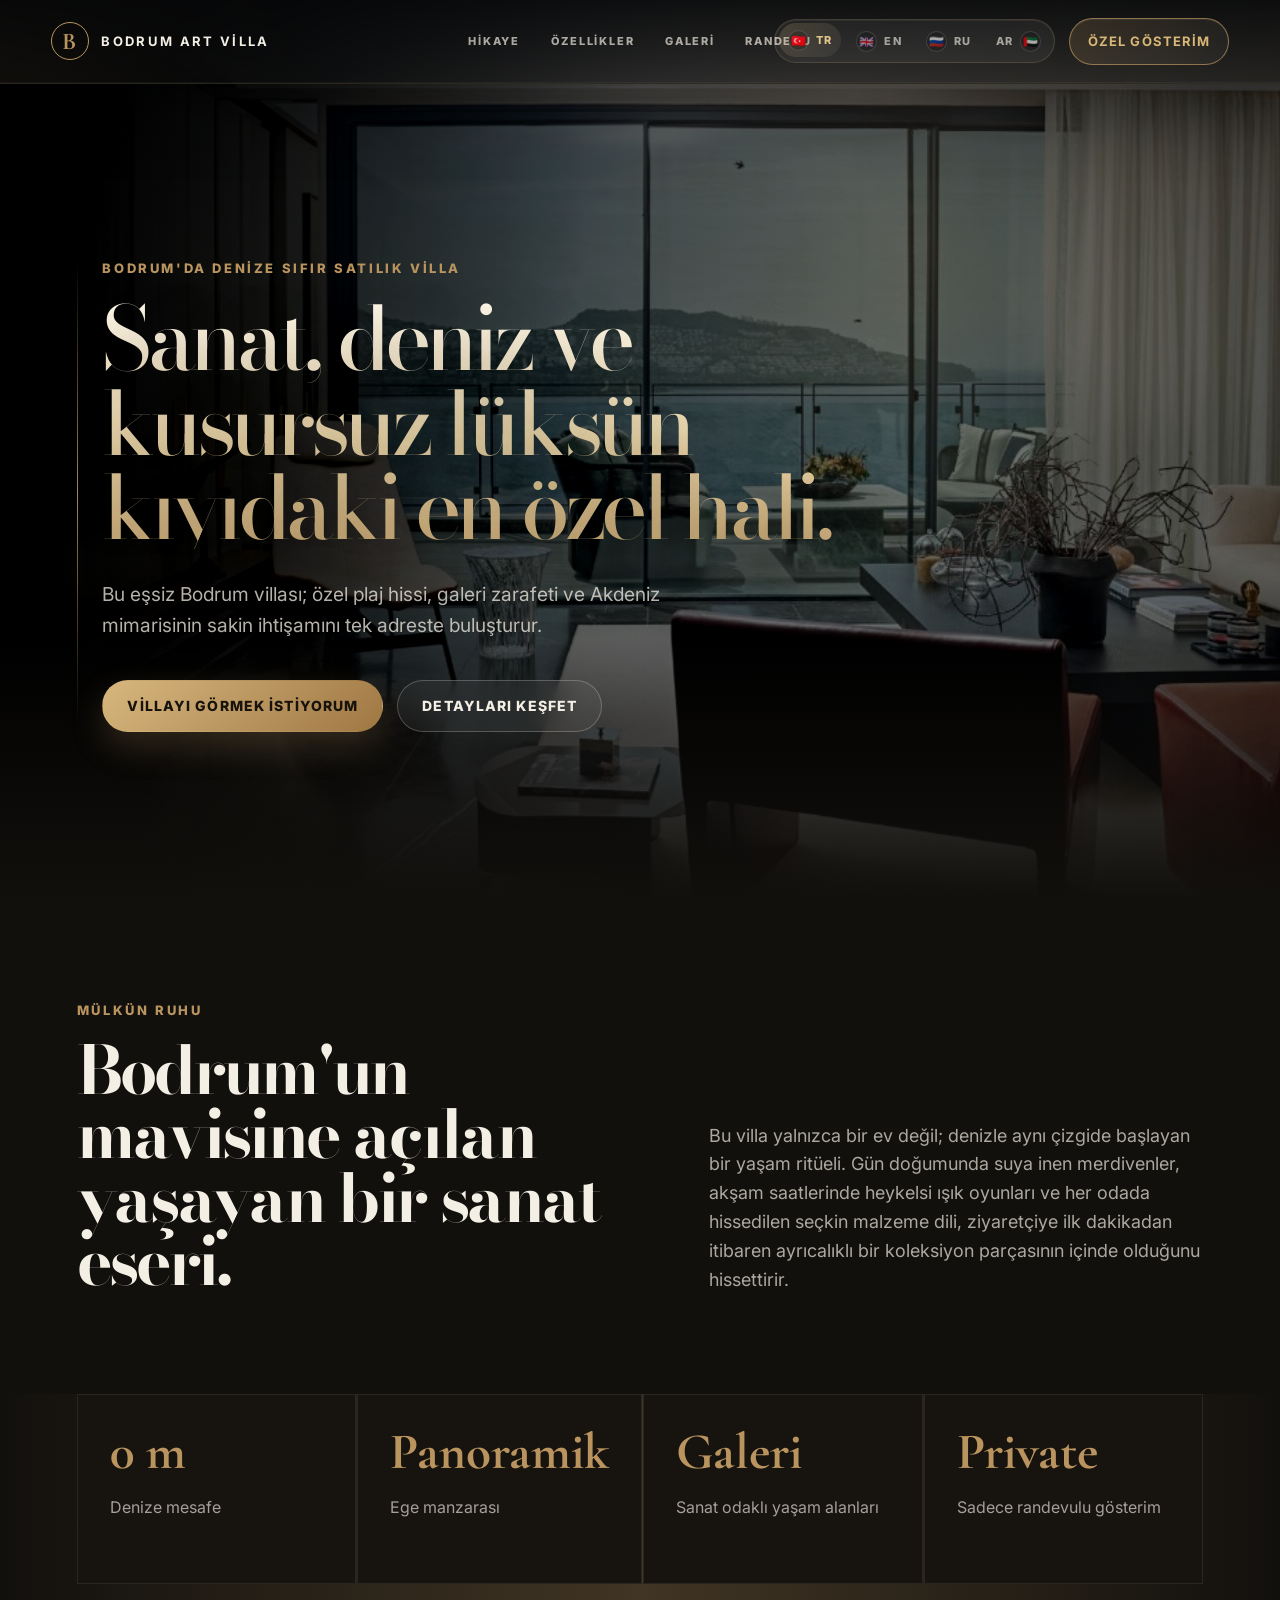
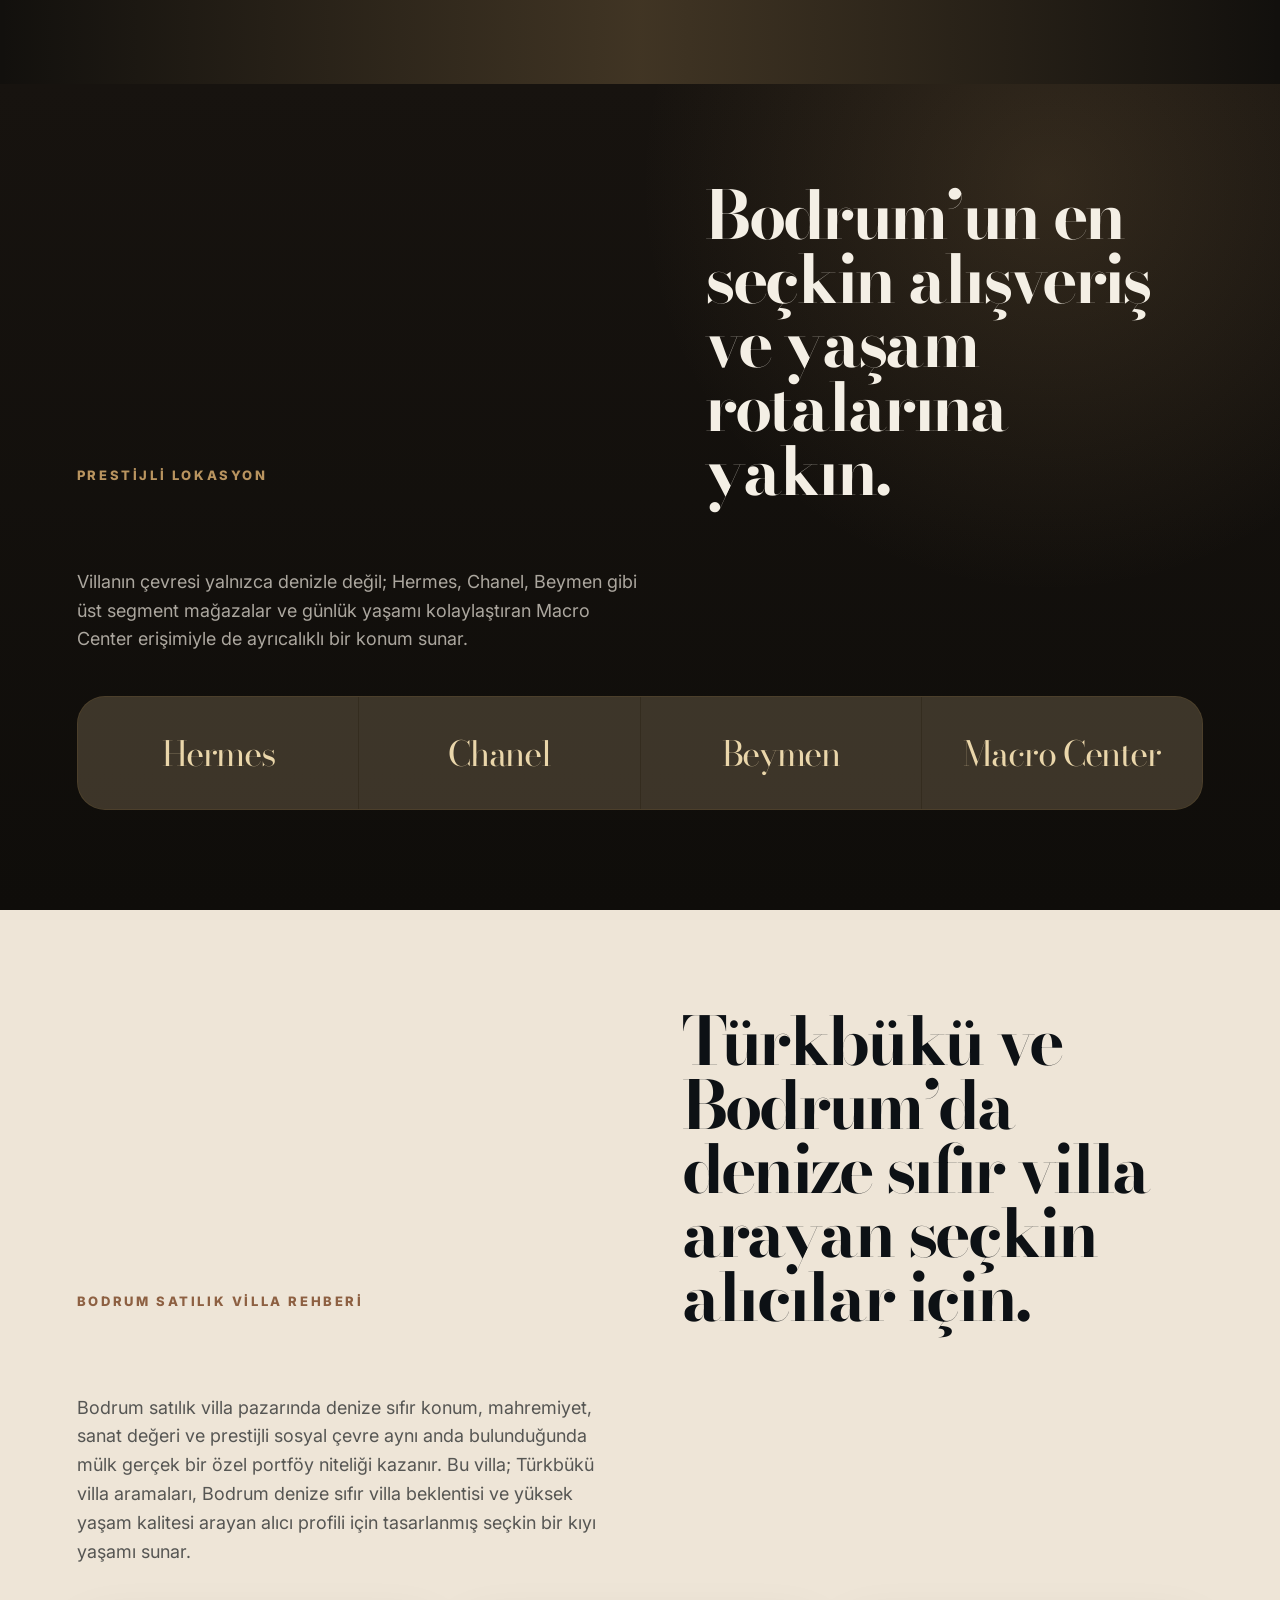
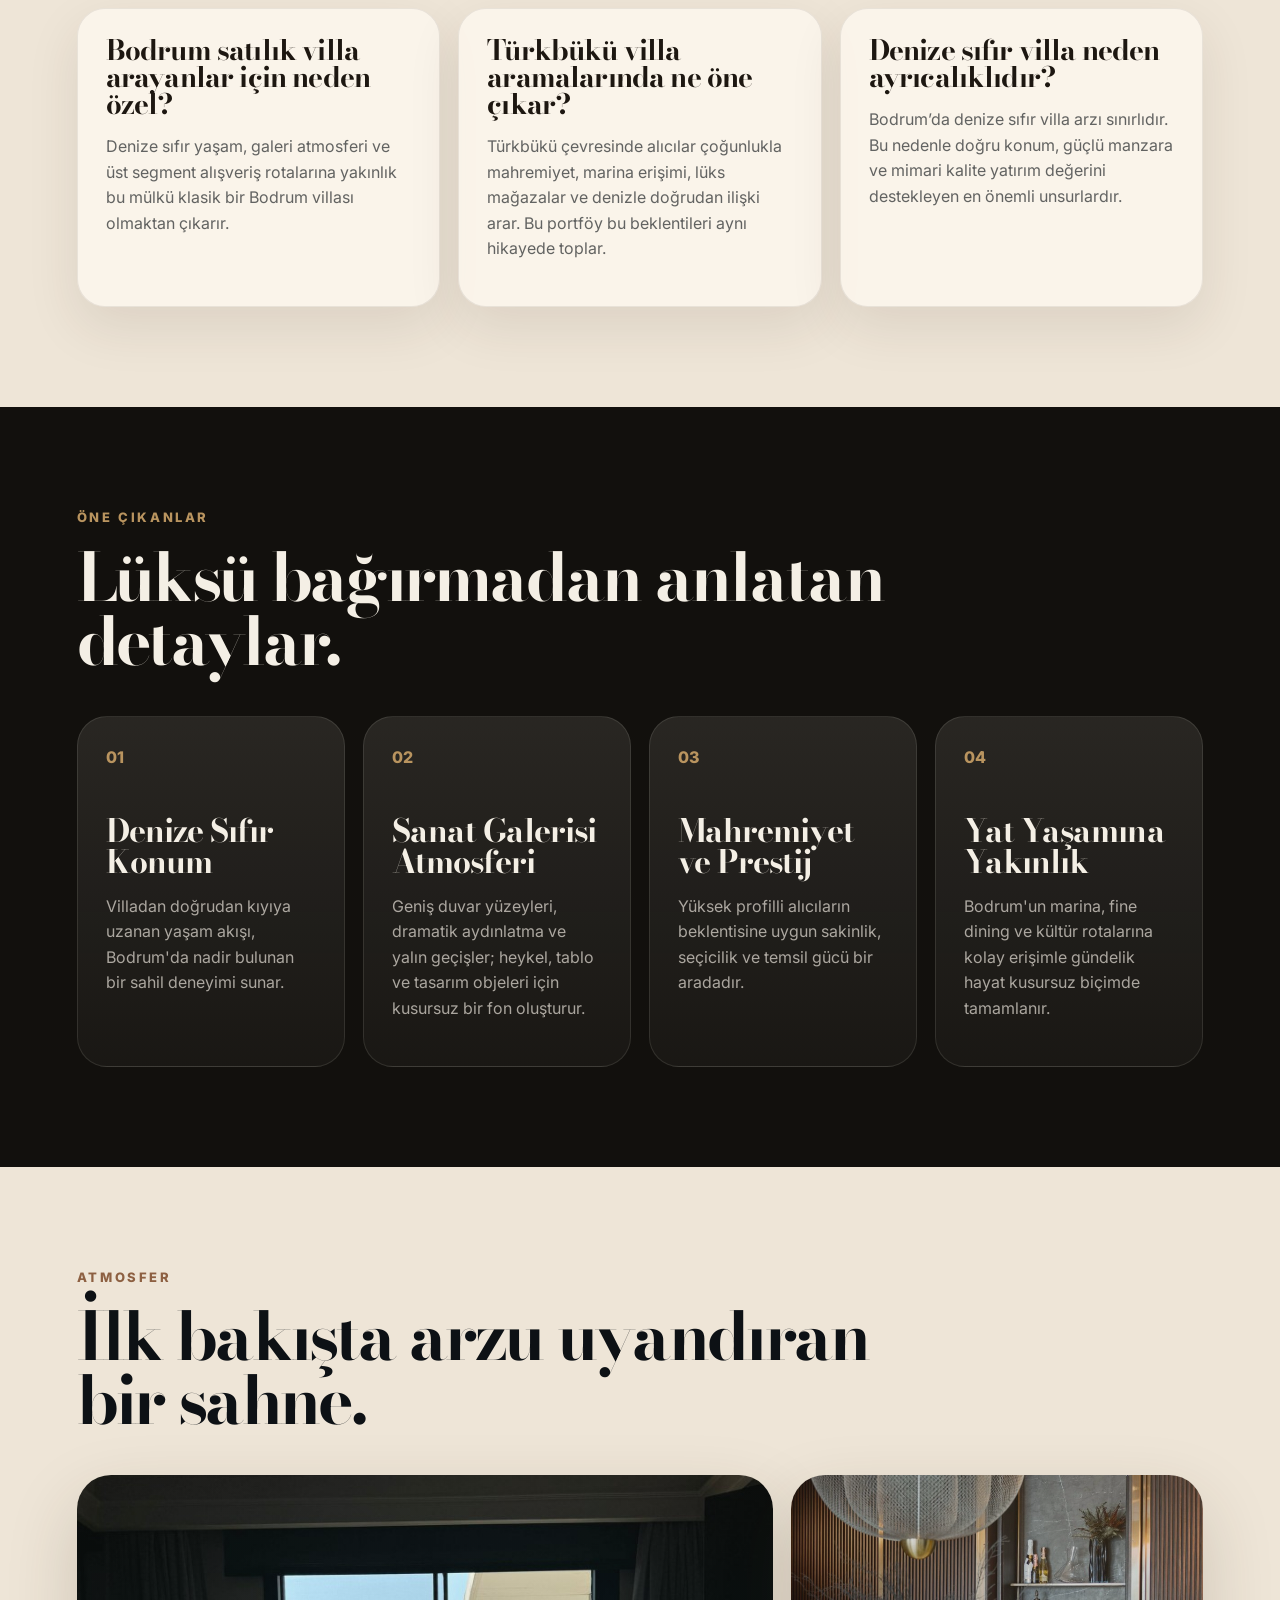
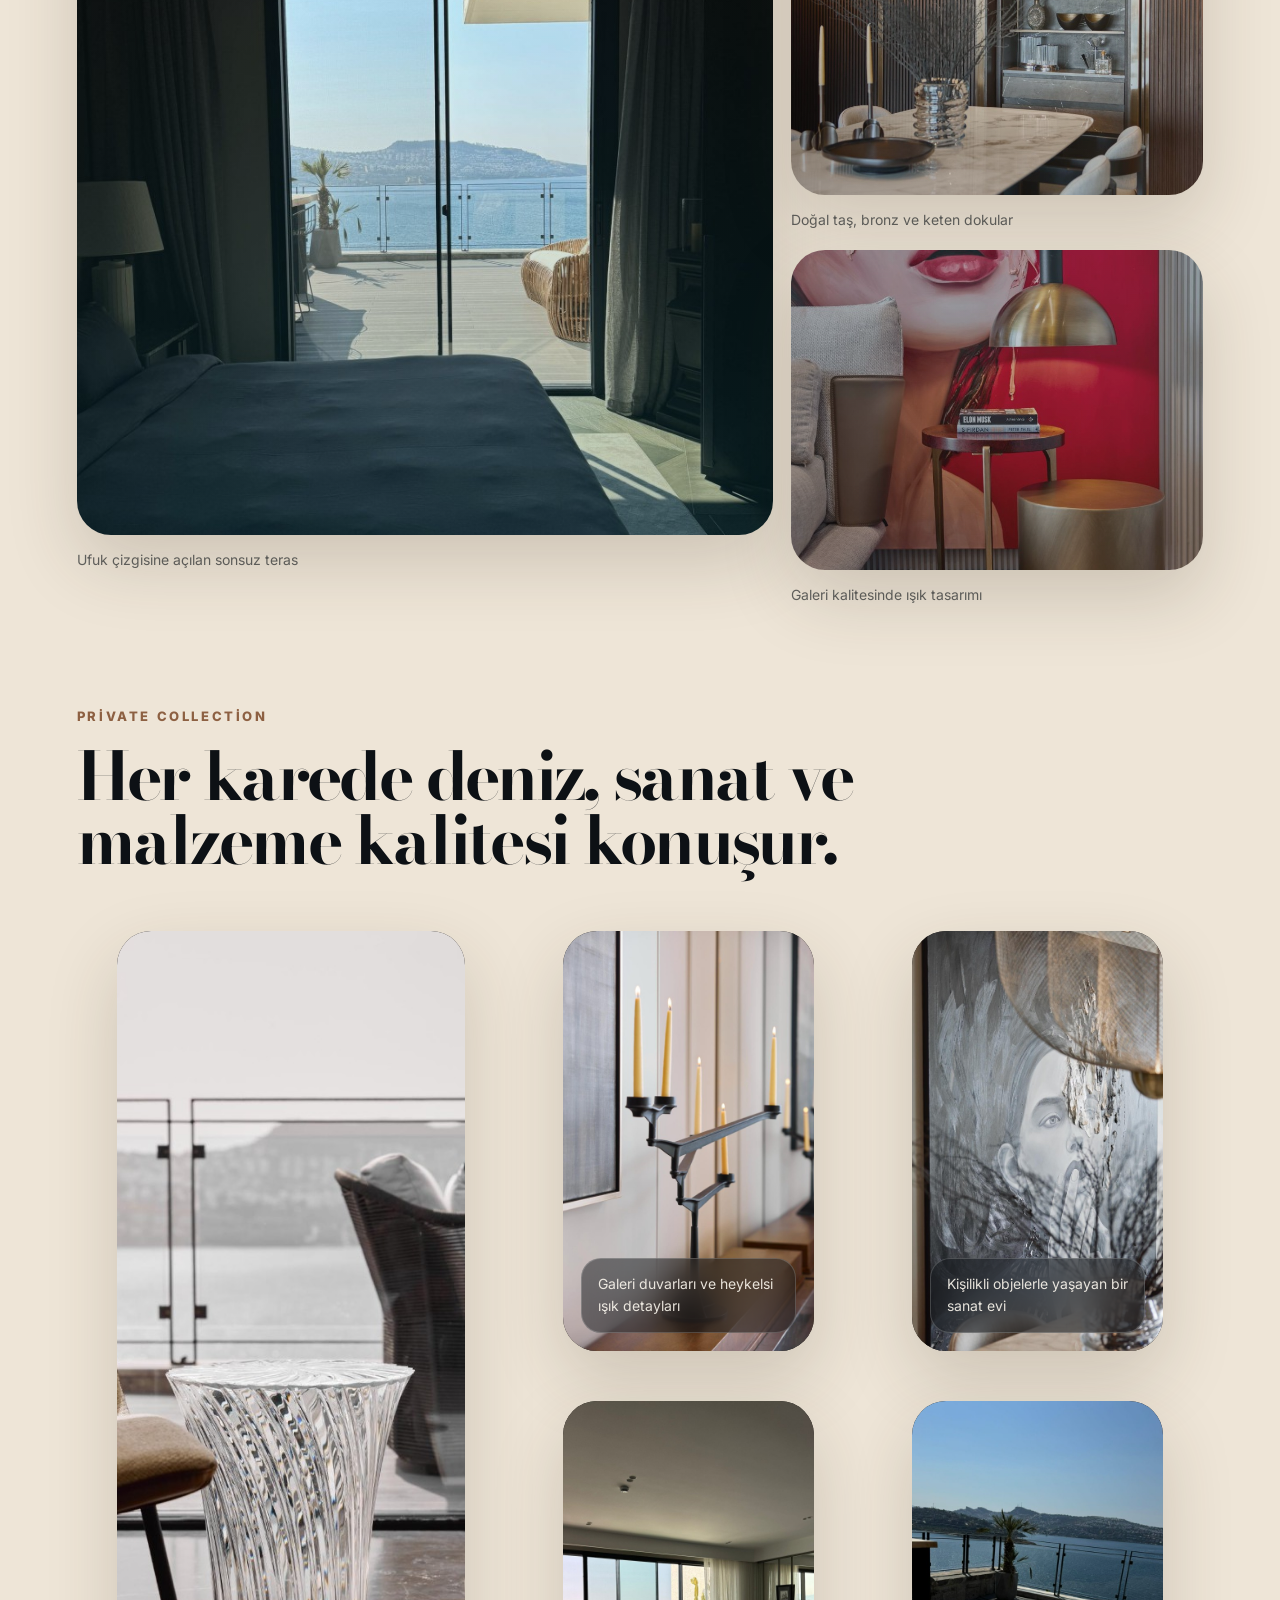
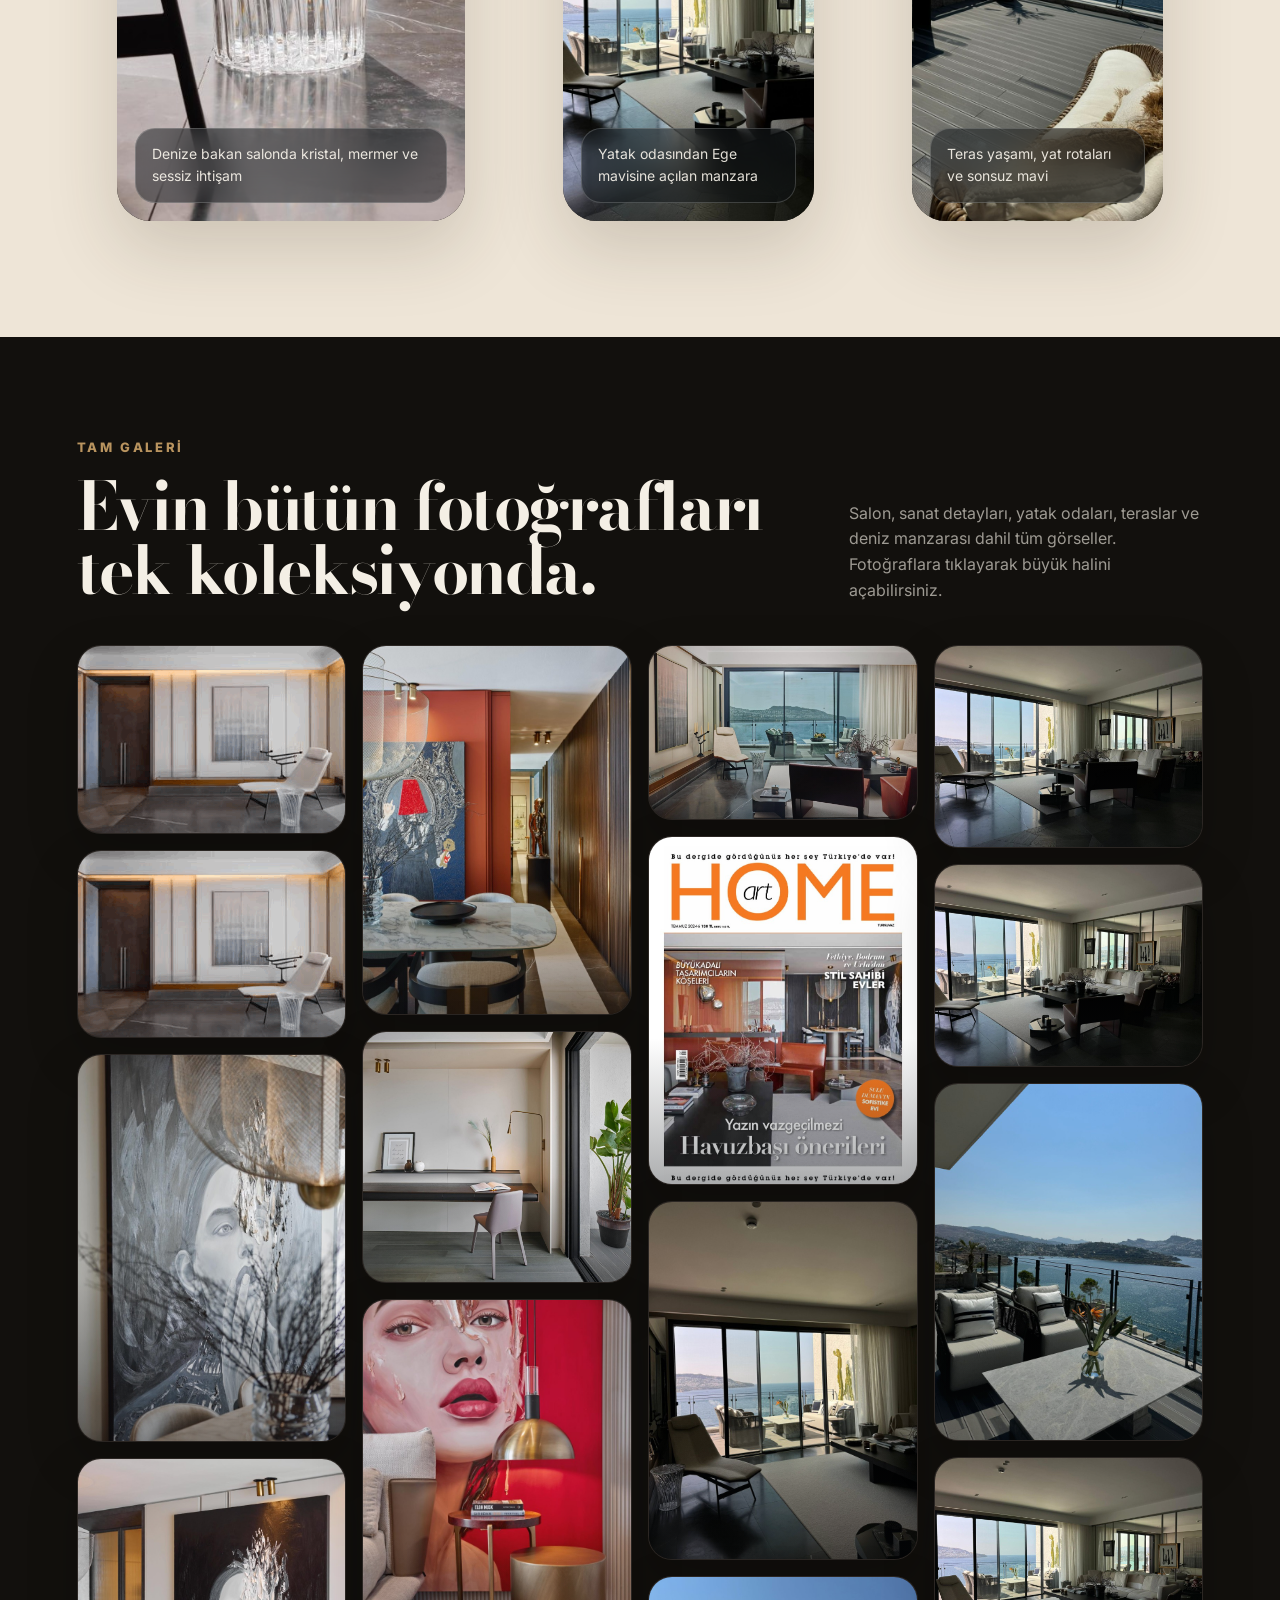
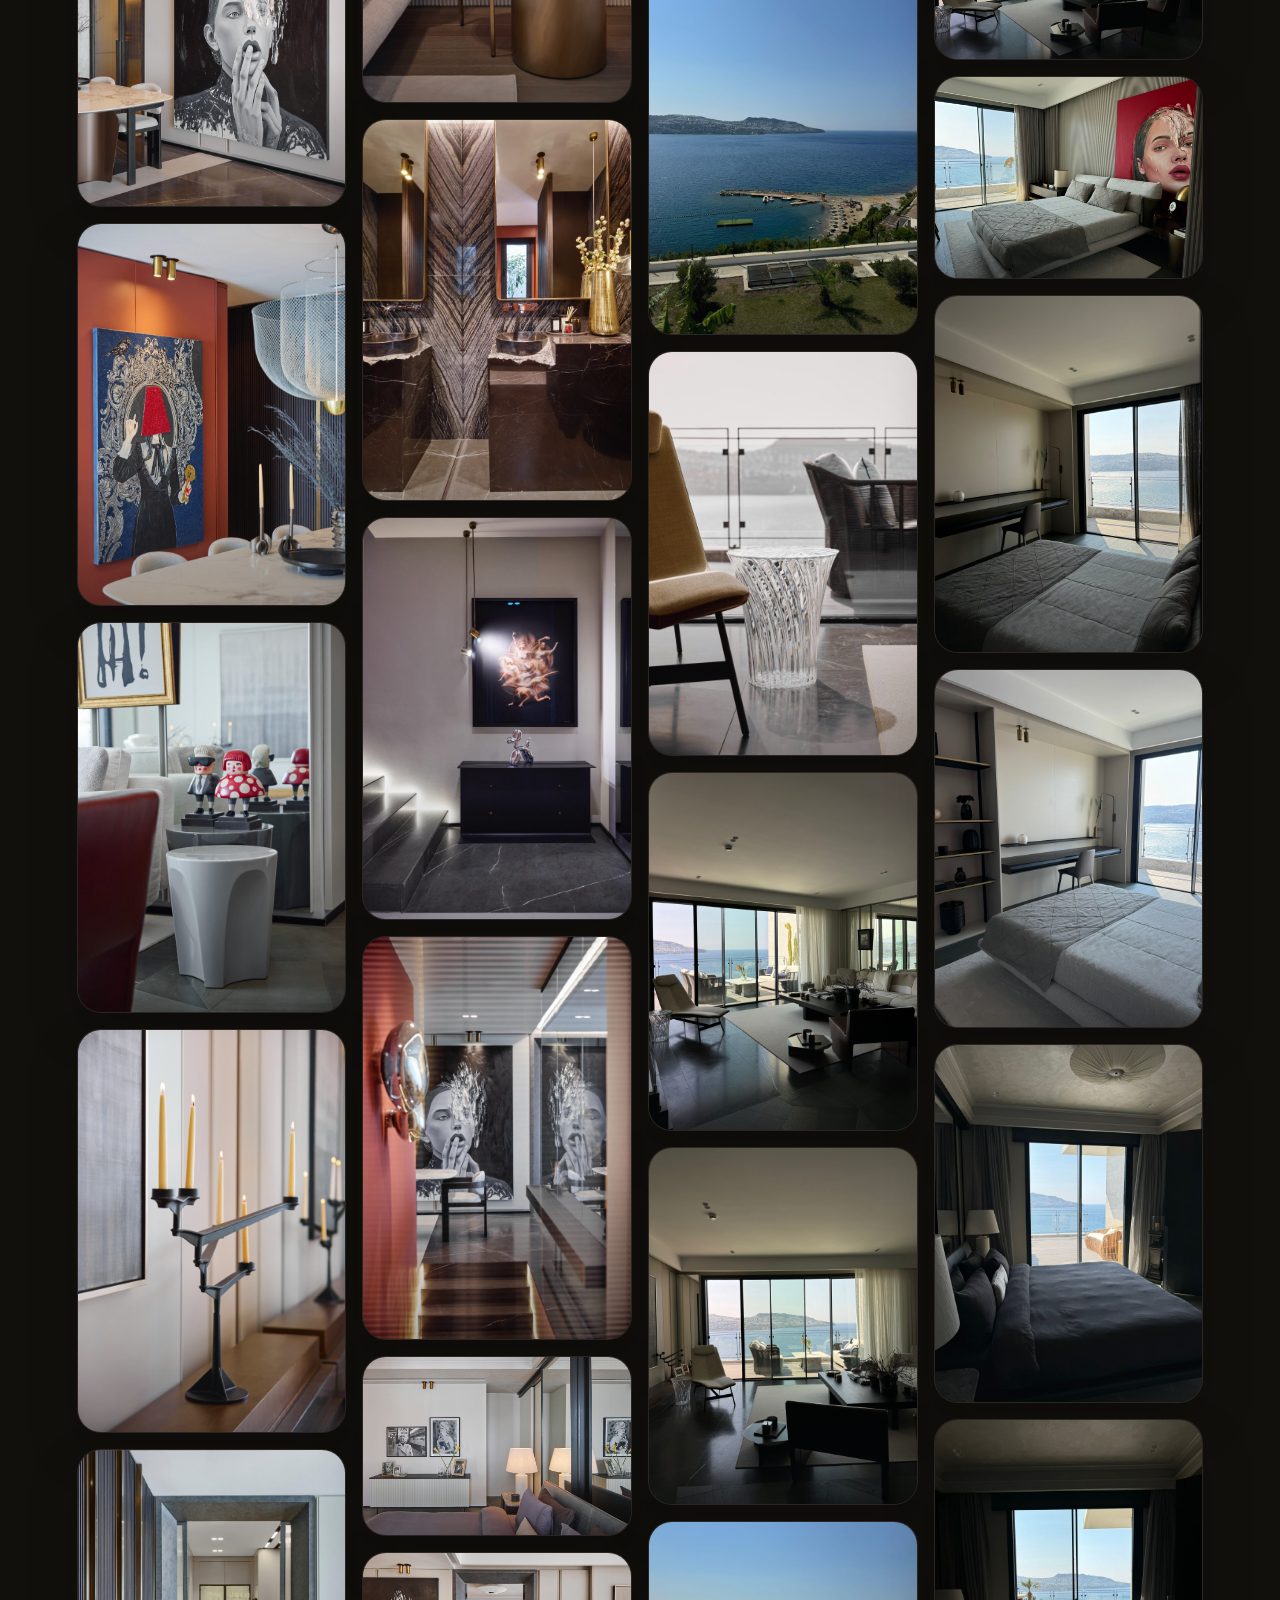
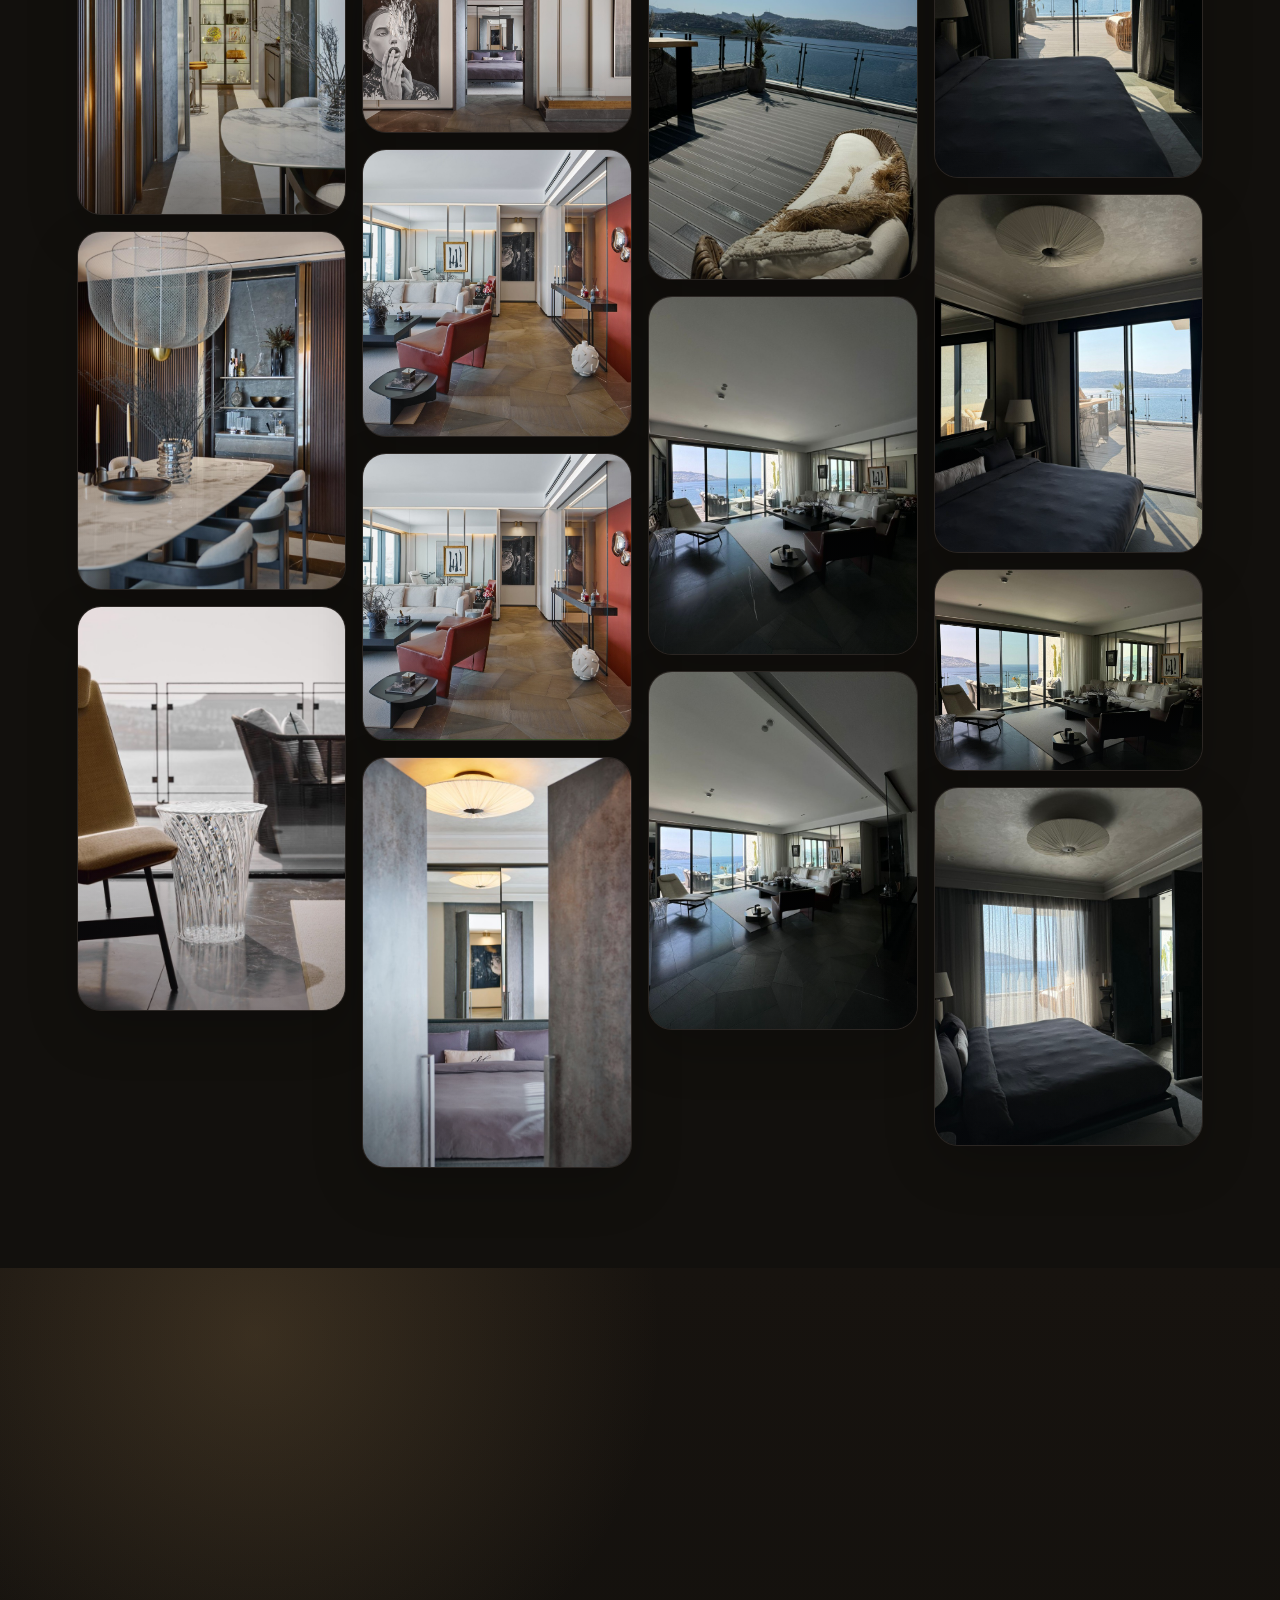
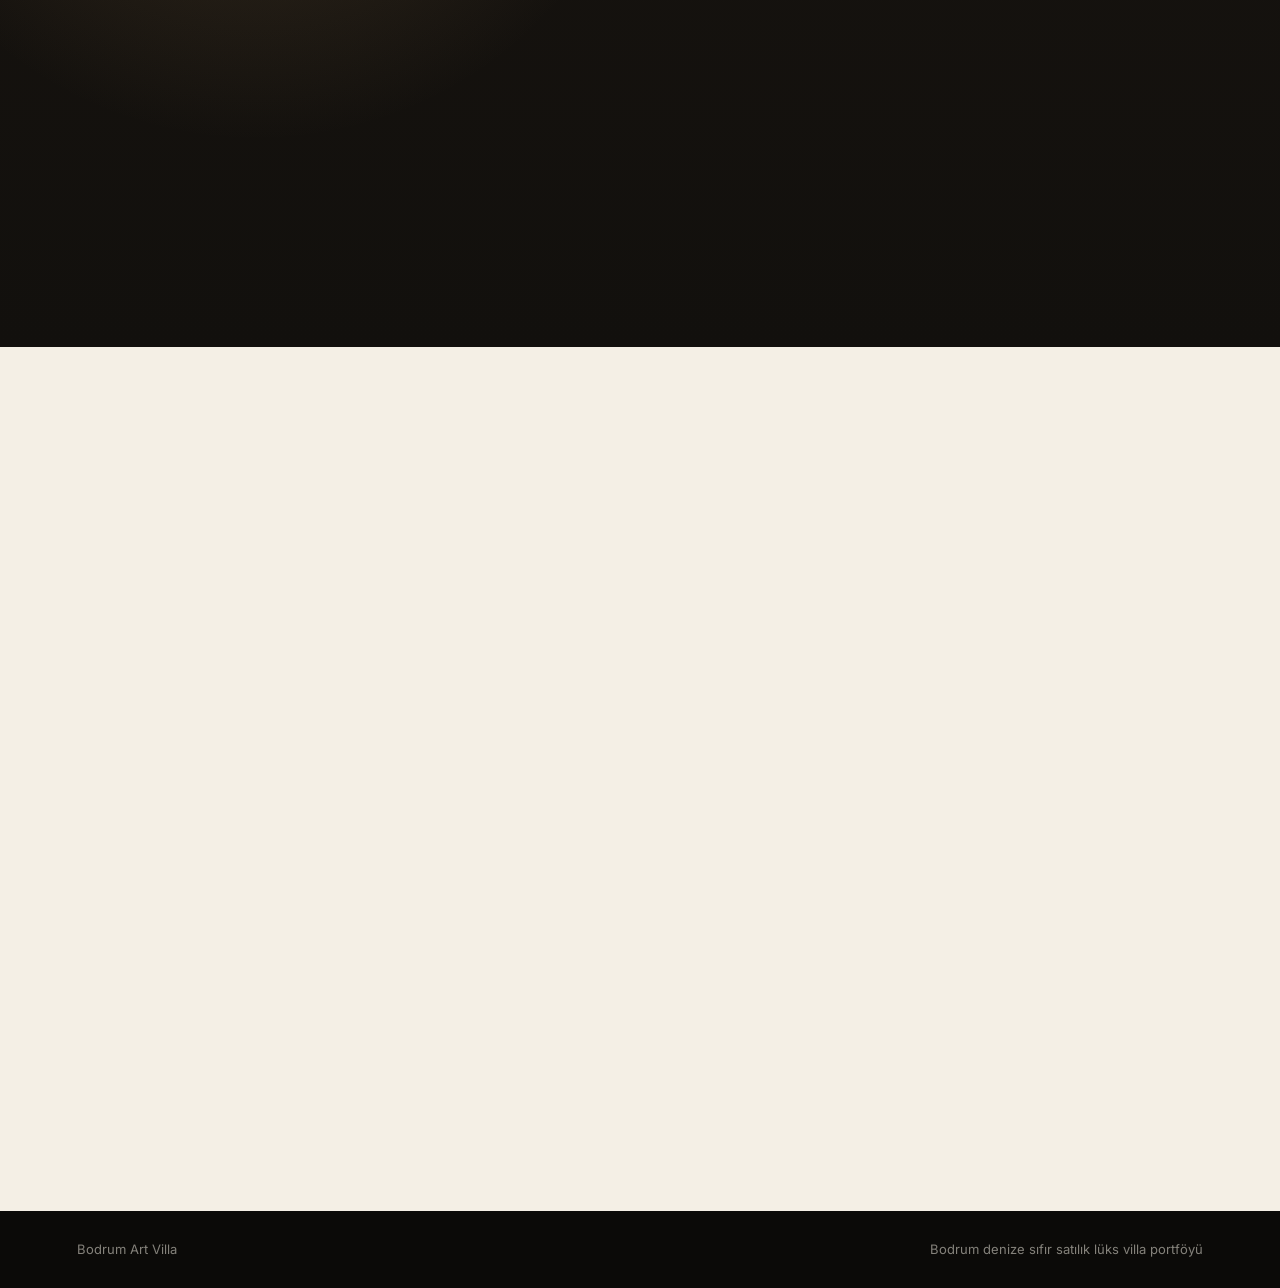
==== index.html @ e7fa12a2 "Initial luxury villa website Co-authored-by: Cursor <cursoragent@cursor.com>" ====
<!doctype html>
<html lang="tr">
  <head>
    <meta charset="UTF-8" />
    <meta name="viewport" content="width=device-width, initial-scale=1.0" />
    <title>Bodrum Satılık Denize Sıfır Villa | Türkbükü Özel Sanat Villası</title>
    <meta
      name="description"
      content="Bodrum ve Türkbükü bölgesinde denize sıfır satılık villa arayanlar için sanat, mahremiyet ve lüks yaşamı birleştiren özel portföy villa. Gizli gösterim için randevu alın."
    />
    <meta
      name="keywords"
      content="Bodrum satılık villa, Türkbükü satılık villa, Bodrum denize sıfır villa, Türkbükü villa, Bodrum lüks villa, satılık yalı, Bodrum özel portföy"
    />
    <meta name="robots" content="index, follow" />
    <meta name="author" content="Bodrum Art Villa" />
    <link rel="canonical" href="https://bodrumartvilla.com/" />
    <link rel="alternate" hreflang="tr" href="https://bodrumartvilla.com/" />
    <link rel="alternate" hreflang="en" href="https://bodrumartvilla.com/en/" />
    <link rel="alternate" hreflang="ru" href="https://bodrumartvilla.com/ru/" />
    <link rel="alternate" hreflang="ar" href="https://bodrumartvilla.com/ar/" />
    <link rel="alternate" hreflang="x-default" href="https://bodrumartvilla.com/" />
    <link rel="preconnect" href="https://fonts.googleapis.com" />
    <link rel="preconnect" href="https://fonts.gstatic.com" crossorigin />
    <link
      href="https://fonts.googleapis.com/css2?family=Bodoni+Moda:opsz,wght@6..96,500;6..96,600;6..96,700&family=Cormorant+Garamond:wght@500;600;700&family=Inter:wght@400;500;600;700&display=swap"
      rel="stylesheet"
    />
    <link rel="stylesheet" href="styles.css?v=20260912-menu-clean" />
    <meta property="og:type" content="website" />
    <meta property="og:title" content="Bodrum Satılık Denize Sıfır Villa | Türkbükü Özel Portföy" />
    <meta
      property="og:description"
      content="Bodrum ve Türkbükü çevresinde denize sıfır villa arayan seçkin alıcılar için sanat galerisi zarafetinde özel portföy."
    />
    <meta property="og:image" content="https://bodrumartvilla.com/assets/gallery-full-22.png" />
    <meta property="og:url" content="https://bodrumartvilla.com/" />
    <meta property="og:locale" content="tr_TR" />
    <meta name="twitter:card" content="summary_large_image" />
    <script type="application/ld+json">
      {
        "@context": "https://schema.org",
        "@type": "SingleFamilyResidence",
        "name": "Bodrum Satılık Denize Sıfır Sanat Villası",
        "description": "Bodrum ve Türkbükü çevresinde denize sıfır, sanat ve lüks yaşamı bir araya getiren prestijli satılık villa.",
        "address": {
          "@type": "PostalAddress",
          "addressLocality": "Bodrum",
          "addressRegion": "Muğla",
          "addressCountry": "TR"
        }
      }
    </script>
    <script type="application/ld+json">
      {
        "@context": "https://schema.org",
        "@type": "FAQPage",
        "mainEntity": [
          {
            "@type": "Question",
            "name": "Bodrum satılık villa arayanlar için bu portföy neden öne çıkar?",
            "acceptedAnswer": {
              "@type": "Answer",
              "text": "Denize sıfır konum, sanat odaklı iç mimari, mahremiyet ve prestijli alışveriş rotalarına yakınlık bu villayı Bodrum satılık villa aramalarında özel bir portföy haline getirir."
            }
          },
          {
            "@type": "Question",
            "name": "Türkbükü villa aramalarında hangi özellikler önemlidir?",
            "acceptedAnswer": {
              "@type": "Answer",
              "text": "Türkbükü çevresinde villa arayan alıcılar genellikle denizle yakın ilişki, yüksek mahremiyet, marina ve lüks yaşam rotalarına erişim arar."
            }
          },
          {
            "@type": "Question",
            "name": "Bodrum denize sıfır villa neden daha değerlidir?",
            "acceptedAnswer": {
              "@type": "Answer",
              "text": "Bodrum'da denize sıfır villa arzı sınırlıdır. Doğru konum, güçlü manzara ve kaliteli mimari bir araya geldiğinde mülkün prestij ve yatırım değeri artar."
            }
          }
        ]
      }
    </script>
  </head>
  <body>
    <header class="site-header" data-reveal>
      <a class="brand" href="#top" aria-label="Suleev ana sayfa">
        <span class="brand-mark">B</span>
        <span>Bodrum Art Villa</span>
      </a>
      <button class="mobile-menu-toggle" type="button" aria-expanded="false" aria-controls="site-menu">Menü</button>
      <nav class="site-nav" id="site-menu" aria-label="Ana menü">
        <a href="#hikaye">Hikaye</a>
        <a href="#ozellikler">Özellikler</a>
        <a href="#tam-galeri">Galeri</a>
        <a href="#randevu">Randevu</a>
      </nav>
      <div class="header-actions">
        <div class="language-switcher" aria-label="Dil seçimi">
          <a class="active" href="/" lang="tr"><span>🇹🇷</span> TR</a>
          <a href="/en/" lang="en"><span>🇬🇧</span> EN</a>
          <a href="/ru/" lang="ru"><span>🇷🇺</span> RU</a>
          <a href="/ar/" lang="ar" dir="rtl"><span>🇦🇪</span> AR</a>
        </div>
        <select class="language-select" aria-label="Dil seçimi">
          <option value="/" selected>TR</option>
          <option value="/en/">EN</option>
          <option value="/ru/">RU</option>
          <option value="/ar/">AR</option>
        </select>
        <a class="header-cta" href="#randevu">Özel Gösterim</a>
      </div>
    </header>

    <main id="top">
      <section class="hero">
        <div class="hero-bg" aria-hidden="true"></div>
        <div class="hero-content" data-reveal>
          <p class="eyebrow">Bodrum'da denize sıfır satılık villa</p>
          <h1>Sanat, deniz ve kusursuz lüksün kıyıdaki en özel hali.</h1>
          <p class="hero-lead">
            Bu eşsiz Bodrum villası; özel plaj hissi, galeri zarafeti ve Akdeniz
            mimarisinin sakin ihtişamını tek adreste buluşturur.
          </p>
          <div class="hero-actions">
            <a class="button primary" href="#randevu">Villayı Görmek İstiyorum</a>
            <a class="button secondary" href="#ozellikler">Detayları Keşfet</a>
          </div>
        </div>
      </section>

      <section class="intro section" id="hikaye">
        <div class="section-kicker">Mülkün Ruhu</div>
        <div class="intro-grid">
          <h2 data-reveal>Bodrum'un mavisine açılan yaşayan bir sanat eseri.</h2>
          <p data-reveal>
            Bu villa yalnızca bir ev değil; denizle aynı çizgide başlayan bir yaşam ritüeli.
            Gün doğumunda suya inen merdivenler, akşam saatlerinde heykelsi ışık oyunları ve
            her odada hissedilen seçkin malzeme dili, ziyaretçiye ilk dakikadan itibaren
            ayrıcalıklı bir koleksiyon parçasının içinde olduğunu hissettirir.
          </p>
        </div>
      </section>

      <section class="stats section" aria-label="Villa öne çıkan değerler">
        <article data-reveal>
          <strong>0 m</strong>
          <span>Denize mesafe</span>
        </article>
        <article data-reveal>
          <strong>Panoramik</strong>
          <span>Ege manzarası</span>
        </article>
        <article data-reveal>
          <strong>Galeri</strong>
          <span>Sanat odaklı yaşam alanları</span>
        </article>
        <article data-reveal>
          <strong>Private</strong>
          <span>Sadece randevulu gösterim</span>
        </article>
      </section>

      <section class="prestige-location section">
        <div class="section-heading" data-reveal>
          <p class="section-kicker">Prestijli Lokasyon</p>
          <h2>Bodrum’un en seçkin alışveriş ve yaşam rotalarına yakın.</h2>
          <p>
            Villanın çevresi yalnızca denizle değil; Hermes, Chanel, Beymen gibi üst segment
            mağazalar ve günlük yaşamı kolaylaştıran Macro Center erişimiyle de ayrıcalıklı bir
            konum sunar.
          </p>
        </div>
        <div class="brand-row" aria-label="Yakındaki prestijli markalar">
          <span data-reveal>Hermes</span>
          <span data-reveal>Chanel</span>
          <span data-reveal>Beymen</span>
          <span data-reveal>Macro Center</span>
        </div>
      </section>

      <section class="seo-focus section">
        <div class="section-heading" data-reveal>
          <p class="section-kicker">Bodrum Satılık Villa Rehberi</p>
          <h2>Türkbükü ve Bodrum’da denize sıfır villa arayan seçkin alıcılar için.</h2>
          <p>
            Bodrum satılık villa pazarında denize sıfır konum, mahremiyet, sanat değeri ve
            prestijli sosyal çevre aynı anda bulunduğunda mülk gerçek bir özel portföy niteliği
            kazanır. Bu villa; Türkbükü villa aramaları, Bodrum denize sıfır villa beklentisi ve
            yüksek yaşam kalitesi arayan alıcı profili için tasarlanmış seçkin bir kıyı yaşamı
            sunar.
          </p>
        </div>
        <div class="seo-card-grid">
          <article data-reveal>
            <h3>Bodrum satılık villa arayanlar için neden özel?</h3>
            <p>
              Denize sıfır yaşam, galeri atmosferi ve üst segment alışveriş rotalarına yakınlık
              bu mülkü klasik bir Bodrum villası olmaktan çıkarır.
            </p>
          </article>
          <article data-reveal>
            <h3>Türkbükü villa aramalarında ne öne çıkar?</h3>
            <p>
              Türkbükü çevresinde alıcılar çoğunlukla mahremiyet, marina erişimi, lüks mağazalar
              ve denizle doğrudan ilişki arar. Bu portföy bu beklentileri aynı hikayede toplar.
            </p>
          </article>
          <article data-reveal>
            <h3>Denize sıfır villa neden ayrıcalıklıdır?</h3>
            <p>
              Bodrum’da denize sıfır villa arzı sınırlıdır. Bu nedenle doğru konum, güçlü manzara
              ve mimari kalite yatırım değerini destekleyen en önemli unsurlardır.
            </p>
          </article>
        </div>
      </section>

      <section class="features section" id="ozellikler">
        <div class="section-heading" data-reveal>
          <p class="section-kicker">Öne Çıkanlar</p>
          <h2>Lüksü bağırmadan anlatan detaylar.</h2>
        </div>
        <div class="feature-grid">
          <article data-reveal>
            <span>01</span>
            <h3>Denize Sıfır Konum</h3>
            <p>
              Villadan doğrudan kıyıya uzanan yaşam akışı, Bodrum'da nadir bulunan bir
              sahil deneyimi sunar.
            </p>
          </article>
          <article data-reveal>
            <span>02</span>
            <h3>Sanat Galerisi Atmosferi</h3>
            <p>
              Geniş duvar yüzeyleri, dramatik aydınlatma ve yalın geçişler; heykel, tablo ve
              tasarım objeleri için kusursuz bir fon oluşturur.
            </p>
          </article>
          <article data-reveal>
            <span>03</span>
            <h3>Mahremiyet ve Prestij</h3>
            <p>
              Yüksek profilli alıcıların beklentisine uygun sakinlik, seçicilik ve temsil gücü
              bir aradadır.
            </p>
          </article>
          <article data-reveal>
            <span>04</span>
            <h3>Yat Yaşamına Yakınlık</h3>
            <p>
              Bodrum'un marina, fine dining ve kültür rotalarına kolay erişimle gündelik hayat
              kusursuz biçimde tamamlanır.
            </p>
          </article>
        </div>
      </section>

      <section class="gallery section" id="galeri">
        <div class="section-heading" data-reveal>
          <p class="section-kicker">Atmosfer</p>
          <h2>İlk bakışta arzu uyandıran bir sahne.</h2>
        </div>
        <div class="gallery-grid">
          <figure class="gallery-item large" data-reveal>
            <div class="art sea"></div>
            <figcaption>Ufuk çizgisine açılan sonsuz teras</figcaption>
          </figure>
          <figure class="gallery-item" data-reveal>
            <div class="art stone"></div>
            <figcaption>Doğal taş, bronz ve keten dokular</figcaption>
          </figure>
          <figure class="gallery-item" data-reveal>
            <div class="art light"></div>
            <figcaption>Galeri kalitesinde ışık tasarımı</figcaption>
          </figure>
        </div>
      </section>

      <section class="private-collection section">
        <div class="section-heading" data-reveal>
          <p class="section-kicker">Private Collection</p>
          <h2>Her karede deniz, sanat ve malzeme kalitesi konuşur.</h2>
        </div>
        <div class="collection-grid">
          <figure class="collection-card tall" data-reveal>
            <img src="assets/crystal-sea-detail.png" alt="Deniz manzaralı salonda kristal tasarım obje" />
            <figcaption>Denize bakan salonda kristal, mermer ve sessiz ihtişam</figcaption>
          </figure>
          <figure class="collection-card" data-reveal>
            <img src="assets/candle-art-detail.png" alt="Sanat eseri yanında özel tasarım mumluklar" />
            <figcaption>Galeri duvarları ve heykelsi ışık detayları</figcaption>
          </figure>
          <figure class="collection-card" data-reveal>
            <img src="assets/gallery-figures.png" alt="Sanatsal objeler ve aynalı yaşam alanı" />
            <figcaption>Kişilikli objelerle yaşayan bir sanat evi</figcaption>
          </figure>
          <figure class="collection-card" data-reveal>
            <img src="assets/bedroom-sea-view.png" alt="Deniz manzaralı yatak odası" />
            <figcaption>Yatak odasından Ege mavisine açılan manzara</figcaption>
          </figure>
          <figure class="collection-card" data-reveal>
            <img src="assets/balcony-blue-view.png" alt="Bodrum deniz manzaralı teras" />
            <figcaption>Teras yaşamı, yat rotaları ve sonsuz mavi</figcaption>
          </figure>
        </div>
      </section>

      <section class="full-gallery section" id="tam-galeri">
        <div class="section-heading" data-reveal>
          <div>
            <p class="section-kicker">Tam Galeri</p>
            <h2>Evin bütün fotoğrafları tek koleksiyonda.</h2>
          </div>
          <p class="gallery-note">
            Salon, sanat detayları, yatak odaları, teraslar ve deniz manzarası dahil tüm görseller.
            Fotoğraflara tıklayarak büyük halini açabilirsiniz.
          </p>
        </div>
        <div
          class="full-gallery-grid"
          data-full-gallery
          data-alt="Bodrum denize sıfır lüks villa fotoğraf galerisi"
        ></div>
      </section>

      <section class="experience section">
        <div class="experience-panel" data-reveal>
          <p class="section-kicker">Satış Dili</p>
          <h2>Bu mülk fiyatıyla değil, hissettirdiği hayatla ikna eder.</h2>
          <p>
            Hedef alıcı; yalnızca metrekare, oda sayısı veya lokasyon aramaz. Prestij, mahremiyet,
            sanat değeri ve aile hafızasına dönüşecek bir kıyı yaşamı ister. Bu site, tam olarak o
            duyguyu ilk saniyeden itibaren kurmak için tasarlandı.
          </p>
        </div>
      </section>

      <section class="contact section" id="randevu">
        <div data-reveal>
          <p class="section-kicker">Özel Gösterim</p>
          <h2>Villayı yerinde deneyimlemek için randevu talep edin.</h2>
          <p>
            Portföy bilgileri yalnızca uygun alıcı profiliyle, gizlilik prensibi çerçevesinde
            paylaşılır.
          </p>
        </div>
        <form class="contact-form" action="https://formsubmit.co/housedoctorweb@gmail.com" method="POST" data-reveal>
          <input type="hidden" name="_subject" value="Bodrum villa sitesi yeni randevu talebi" />
          <input type="hidden" name="_template" value="table" />
          <input type="hidden" name="_next" value="https://bodrumartvilla.com/thanks.html" />
          <input type="text" name="_honey" class="honeypot" tabindex="-1" autocomplete="off" />
          <label>
            Ad Soyad
            <input type="text" name="name" placeholder="Adınız ve soyadınız" required />
          </label>
          <label>
            Telefon
            <input type="tel" name="phone" placeholder="+90 5XX XXX XX XX" required />
          </label>
          <label>
            E-posta
            <input type="email" name="email" placeholder="ornek@mail.com" />
          </label>
          <label>
            Mesaj
            <textarea name="message" rows="4" placeholder="Görmek istediğiniz tarih veya özel notunuz"></textarea>
          </label>
          <button class="button primary" type="submit" data-success="Talebiniz Alındı">Randevu Talep Et</button>
          <p class="form-note">Talebiniz güvenli şekilde iletilir; uygun alıcı profili için geri dönüş yapılır.</p>
        </form>
      </section>
    </main>

    <footer class="site-footer">
      <span>Bodrum Art Villa</span>
      <span>Bodrum denize sıfır satılık lüks villa portföyü</span>
    </footer>

    <script src="script.js?v=20260912-menu-clean"></script>
  </body>
</html>
---- styles.css ----
:root {
  --ink: #0d1115;
  --night: #12100d;
  --cream: #f4efe5;
  --sand: #d8c4a3;
  --gold: #b9945f;
  --copper: #8d6042;
  --sea: #0f4c5c;
  --muted: #8f887d;
  --line: rgba(255, 255, 255, 0.18);
  --shadow: 0 30px 80px rgba(0, 0, 0, 0.28);
}

* {
  box-sizing: border-box;
}

html {
  scroll-behavior: smooth;
}

body {
  margin: 0;
  background: var(--night);
  color: var(--cream);
  font-family: "Inter", system-ui, -apple-system, BlinkMacSystemFont, "Segoe UI", sans-serif;
  line-height: 1.6;
  overflow-x: hidden;
}

a {
  color: inherit;
  text-decoration: none;
}

button,
input,
textarea {
  font: inherit;
}

.site-header {
  position: fixed;
  top: 0;
  left: 0;
  right: 0;
  z-index: 20;
  display: flex;
  align-items: center;
  justify-content: space-between;
  width: 100%;
  padding: 18px clamp(20px, 4vw, 64px);
  transform: none;
  backdrop-filter: blur(26px);
  background:
    linear-gradient(180deg, rgba(6, 7, 8, 0.88), rgba(9, 10, 11, 0.52)),
    linear-gradient(90deg, rgba(185, 148, 95, 0.12), transparent 24%, transparent 76%, rgba(185, 148, 95, 0.1));
  border: 0;
  border-bottom: 1px solid rgba(216, 183, 120, 0.16);
  border-radius: 0;
  box-shadow:
    0 22px 70px rgba(0, 0, 0, 0.32),
    inset 0 -1px 0 rgba(255, 255, 255, 0.04);
}

.brand {
  display: inline-flex;
  align-items: center;
  gap: 12px;
  font-size: 13px;
  font-weight: 700;
  letter-spacing: 0.18em;
  text-transform: uppercase;
}

.brand-mark {
  display: grid;
  width: 38px;
  height: 38px;
  place-items: center;
  border: 1px solid var(--gold);
  border-radius: 50%;
  color: var(--gold);
  font-family: "Cormorant Garamond", serif;
  font-size: 24px;
}

.site-nav {
  position: absolute;
  left: 50%;
  display: flex;
  align-items: center;
  gap: clamp(18px, 2.4vw, 34px);
  padding: 0;
  transform: translateX(-50%);
  border: 0;
  border-radius: 0;
  background: transparent;
  color: rgba(244, 239, 229, 0.68);
  font-size: 11px;
  font-weight: 800;
  letter-spacing: 0.16em;
  text-transform: uppercase;
  box-shadow: none;
}

.site-nav a {
  position: relative;
  padding: 8px 0;
  border-radius: 0;
  transition:
    color 180ms ease,
    transform 180ms ease;
}

.site-nav a::after {
  position: absolute;
  right: 0;
  bottom: 1px;
  left: 0;
  height: 1px;
  content: "";
  background: linear-gradient(90deg, transparent, #d8b778, transparent);
  opacity: 0;
  transform: scaleX(0.45);
  transition:
    opacity 180ms ease,
    transform 180ms ease;
}

.site-nav a:hover {
  color: #ead6aa;
  transform: translateY(-1px);
}

.site-nav a:hover::after {
  opacity: 1;
  transform: scaleX(1);
}

.header-actions {
  display: flex;
  align-items: center;
  gap: 14px;
  margin-left: auto;
}

.language-switcher {
  display: inline-flex;
  align-items: center;
  gap: 6px;
  padding: 4px;
  border: 1px solid rgba(216, 183, 120, 0.18);
  border-radius: 999px;
  background: rgba(255, 255, 255, 0.055);
  box-shadow: inset 0 1px 0 rgba(255, 255, 255, 0.06);
}

.language-switcher a {
  display: inline-flex;
  align-items: center;
  justify-content: center;
  gap: 7px;
  min-width: 58px;
  height: 34px;
  padding: 0 9px;
  border-radius: 999px;
  color: rgba(244, 239, 229, 0.62);
  font-size: 11px;
  font-weight: 800;
  letter-spacing: 0.12em;
  transition:
    background 180ms ease,
    color 180ms ease,
    transform 180ms ease;
}

.language-switcher span {
  display: grid;
  width: 21px;
  height: 21px;
  place-items: center;
  border: 1px solid rgba(255, 255, 255, 0.14);
  border-radius: 50%;
  background: rgba(0, 0, 0, 0.18);
  font-size: 12px;
  letter-spacing: 0;
}

.language-switcher a.active,
.language-switcher a:hover {
  background: linear-gradient(135deg, rgba(216, 183, 120, 0.2), rgba(255, 255, 255, 0.05));
  color: #dfc28a;
  transform: translateY(-1px);
}

.header-cta {
  padding: 12px 18px;
  border: 1px solid rgba(185, 148, 95, 0.7);
  border-radius: 999px;
  background: linear-gradient(135deg, rgba(185, 148, 95, 0.2), rgba(255, 255, 255, 0.04));
  color: #d8b778;
  font-size: 13px;
  font-weight: 700;
  letter-spacing: 0.08em;
  text-transform: uppercase;
  box-shadow: inset 0 1px 0 rgba(255, 255, 255, 0.08);
}

.mobile-menu-toggle {
  display: none;
}

.language-select {
  display: none;
}

.hero {
  position: relative;
  display: grid;
  min-height: 100vh;
  padding: 170px clamp(20px, 6vw, 90px) 80px;
  overflow: hidden;
  background: #0b0a08;
}

.hero-bg {
  position: absolute;
  inset: 0;
  background:
    radial-gradient(circle at 72% 28%, rgba(185, 148, 95, 0.28), transparent 34%),
    linear-gradient(115deg, rgba(8, 10, 12, 0.86), rgba(8, 10, 12, 0.44) 42%, rgba(12, 35, 41, 0.18)),
    url("assets/gallery-full-22.png");
  background-position: center 45%;
  background-size: cover;
  filter: saturate(0.82) contrast(1.16) brightness(0.92);
  transform: scale(1.02);
}

.hero-bg::after {
  position: absolute;
  inset: 0;
  content: "";
  background:
    linear-gradient(90deg, rgba(7, 8, 9, 0.78), rgba(7, 8, 9, 0.24) 46%, rgba(7, 8, 9, 0.1)),
    radial-gradient(circle at 50% 42%, transparent 0 34%, rgba(5, 5, 4, 0.5) 100%);
}

.hero::after {
  position: absolute;
  inset: auto 0 0;
  height: 260px;
  content: "";
  background: linear-gradient(0deg, var(--night), transparent);
}

.hero-content {
  position: relative;
  z-index: 2;
  max-width: 880px;
  align-self: center;
  padding-left: clamp(18px, 2vw, 28px);
}

.hero-content::before {
  position: absolute;
  top: 4px;
  bottom: 8px;
  left: 0;
  width: 1px;
  content: "";
  background: linear-gradient(180deg, transparent, rgba(185, 148, 95, 0.9), transparent);
}

.eyebrow,
.section-kicker {
  margin: 0 0 18px;
  color: var(--gold);
  font-size: 13px;
  font-weight: 800;
  letter-spacing: 0.2em;
  text-transform: uppercase;
}

h1,
h2,
h3 {
  margin: 0;
  font-family: "Bodoni Moda", "Cormorant Garamond", Georgia, serif;
  line-height: 0.96;
}

h1 {
  max-width: 760px;
  font-size: clamp(54px, 6.85vw, 108px);
  font-weight: 500;
  letter-spacing: -0.055em;
  text-wrap: balance;
  background: linear-gradient(180deg, #fff9ec 0%, #ead6aa 56%, #ba9258 128%);
  -webkit-background-clip: text;
  background-clip: text;
  color: transparent;
  -webkit-text-fill-color: transparent;
  text-shadow: 0 26px 70px rgba(0, 0, 0, 0.52);
}

h2 {
  font-size: clamp(40px, 5.2vw, 78px);
  letter-spacing: -0.04em;
}

h3 {
  font-size: 32px;
  letter-spacing: -0.03em;
}

.hero-lead {
  max-width: 620px;
  margin: 30px 0 0;
  color: rgba(244, 239, 229, 0.74);
  font-size: clamp(16px, 1.5vw, 20px);
}

.hero-actions {
  display: flex;
  flex-wrap: wrap;
  gap: 14px;
  margin-top: 40px;
}

.button {
  display: inline-flex;
  align-items: center;
  justify-content: center;
  min-height: 52px;
  padding: 0 24px;
  border: 1px solid transparent;
  border-radius: 999px;
  cursor: pointer;
  font-size: 14px;
  font-weight: 800;
  letter-spacing: 0.08em;
  text-transform: uppercase;
  transition:
    transform 180ms ease,
    border-color 180ms ease,
    background 180ms ease;
}

.button:hover {
  transform: translateY(-2px);
}

.button.primary {
  background: linear-gradient(135deg, #d7b77e, #9f7743);
  color: #17120c;
  box-shadow: 0 14px 34px rgba(185, 148, 95, 0.24);
}

.button.secondary {
  background: rgba(255, 255, 255, 0.05);
  border-color: rgba(244, 239, 229, 0.24);
  color: var(--cream);
  backdrop-filter: blur(12px);
}

.hero-card {
  position: absolute;
  right: clamp(20px, 6vw, 90px);
  bottom: 80px;
  z-index: 3;
  width: min(320px, calc(100% - 40px));
  padding: 26px;
  background: rgba(244, 239, 229, 0.12);
  border: 1px solid var(--line);
  border-radius: 28px;
  box-shadow: var(--shadow);
  backdrop-filter: blur(24px);
}

.hero-card strong {
  display: block;
  margin: 8px 0;
  color: var(--gold);
  font-family: "Cormorant Garamond", serif;
  font-size: 54px;
  line-height: 1;
}

.card-label {
  color: rgba(244, 239, 229, 0.64);
  font-size: 12px;
  font-weight: 800;
  letter-spacing: 0.16em;
  text-transform: uppercase;
}

.section {
  padding: 100px clamp(20px, 6vw, 90px);
  scroll-margin-top: 92px;
}

.intro {
  background: var(--night);
}

.intro-grid {
  display: grid;
  grid-template-columns: minmax(0, 0.9fr) minmax(280px, 0.8fr);
  gap: clamp(32px, 6vw, 92px);
  align-items: end;
}

.intro p,
.experience p,
.contact p {
  margin: 0;
  color: rgba(244, 239, 229, 0.68);
  font-size: 18px;
}

.stats {
  display: grid;
  grid-template-columns: repeat(4, 1fr);
  gap: 1px;
  padding-top: 0;
  background: linear-gradient(90deg, transparent, rgba(185, 148, 95, 0.28), transparent);
}

.stats article {
  min-height: 190px;
  padding: 32px;
  background: #17130f;
  border: 1px solid rgba(244, 239, 229, 0.08);
}

.stats strong {
  display: block;
  color: var(--gold);
  font-family: "Cormorant Garamond", serif;
  font-size: clamp(38px, 4vw, 58px);
  line-height: 1;
}

.stats span {
  display: block;
  margin-top: 16px;
  color: rgba(244, 239, 229, 0.64);
}

.section-heading {
  max-width: 840px;
  margin-bottom: 42px;
}

.feature-grid {
  display: grid;
  grid-template-columns: repeat(4, 1fr);
  gap: 18px;
}

.feature-grid article {
  min-height: 330px;
  padding: 28px;
  background: linear-gradient(180deg, rgba(244, 239, 229, 0.1), rgba(244, 239, 229, 0.035));
  border: 1px solid rgba(244, 239, 229, 0.11);
  border-radius: 30px;
}

.feature-grid span {
  color: var(--gold);
  font-weight: 800;
}

.feature-grid h3 {
  margin-top: 46px;
}

.feature-grid p {
  color: rgba(244, 239, 229, 0.66);
}

.prestige-location {
  background:
    radial-gradient(circle at 82% 12%, rgba(185, 148, 95, 0.18), transparent 32%),
    linear-gradient(180deg, #17130f, #0f0d0a);
}

.prestige-location .section-heading {
  display: grid;
  grid-template-columns: minmax(0, 0.85fr) minmax(280px, 0.75fr);
  gap: clamp(26px, 5vw, 78px);
  align-items: end;
  max-width: none;
}

.prestige-location .section-heading p:last-child {
  margin: 0;
  color: rgba(244, 239, 229, 0.68);
  font-size: 18px;
}

.brand-row {
  display: grid;
  grid-template-columns: repeat(4, 1fr);
  gap: 1px;
  margin-top: 34px;
  border: 1px solid rgba(216, 183, 120, 0.14);
  border-radius: 28px;
  overflow: hidden;
  background: rgba(216, 183, 120, 0.18);
}

.brand-row span {
  display: grid;
  min-height: 112px;
  place-items: center;
  background: rgba(255, 255, 255, 0.045);
  color: #ead6aa;
  font-family: "Bodoni Moda", "Cormorant Garamond", Georgia, serif;
  font-size: clamp(24px, 2.7vw, 42px);
  letter-spacing: -0.04em;
  text-align: center;
}

.seo-focus {
  background: #eee5d7;
  color: var(--ink);
}

.seo-focus .section-kicker {
  color: var(--copper);
}

.seo-focus .section-heading {
  display: grid;
  grid-template-columns: minmax(0, 0.85fr) minmax(280px, 0.82fr);
  gap: clamp(26px, 5vw, 78px);
  align-items: end;
  max-width: none;
}

.seo-focus .section-heading p:last-child {
  margin: 0;
  color: rgba(13, 17, 21, 0.68);
  font-size: 18px;
}

.seo-card-grid {
  display: grid;
  grid-template-columns: repeat(3, 1fr);
  gap: 18px;
  margin-top: 38px;
}

.seo-card-grid article {
  padding: 28px;
  border: 1px solid rgba(13, 17, 21, 0.08);
  border-radius: 28px;
  background: rgba(255, 250, 241, 0.72);
  box-shadow: 0 20px 52px rgba(54, 42, 27, 0.1);
}

.seo-card-grid h3 {
  font-size: 28px;
  color: #1d1711;
}

.seo-card-grid p {
  color: rgba(13, 17, 21, 0.64);
}

.gallery {
  background: #eee5d7;
  color: var(--ink);
}

.gallery .section-kicker {
  color: var(--copper);
}

.gallery-grid {
  display: grid;
  grid-template-columns: 1.35fr 0.8fr;
  gap: 18px;
}

.gallery-item {
  margin: 0;
}

.gallery-item.large {
  grid-row: span 2;
}

.art {
  min-height: 320px;
  border-radius: 34px;
  box-shadow: 0 28px 70px rgba(54, 42, 27, 0.18);
}

.gallery-item.large .art {
  min-height: 660px;
}

.art.sea {
  background:
    linear-gradient(180deg, rgba(244, 239, 229, 0.04), rgba(15, 76, 92, 0.3)),
    url("assets/sea-view-terrace.png");
  background-position: center;
  background-size: cover;
}

.art.stone {
  background:
    linear-gradient(45deg, rgba(13, 17, 21, 0.28), rgba(185, 148, 95, 0.22)),
    url("assets/dining-art-red.png");
  background-position: center;
  background-size: cover;
}

.art.light {
  background:
    linear-gradient(45deg, rgba(13, 17, 21, 0.36), rgba(15, 76, 92, 0.2)),
    url("assets/portrait-art-room.png");
  background-position: center;
  background-size: cover;
}

figcaption {
  margin-top: 14px;
  color: rgba(13, 17, 21, 0.62);
  font-size: 14px;
}

.private-collection {
  background: #eee5d7;
  color: var(--ink);
  padding-top: 0;
}

.private-collection .section-kicker {
  color: var(--copper);
}

.collection-grid {
  display: grid;
  grid-template-columns: 1.1fr 0.85fr 0.85fr;
  gap: 18px;
}

.collection-card {
  position: relative;
  min-height: 420px;
  overflow: hidden;
  border-radius: 34px;
  background: #191512;
  box-shadow: 0 28px 70px rgba(54, 42, 27, 0.18);
}

.collection-card.tall {
  grid-row: span 2;
  min-height: 858px;
}

.collection-card img {
  width: 100%;
  height: 100%;
  object-fit: cover;
  transition: transform 700ms ease;
}

.collection-card:hover img {
  transform: scale(1.035);
}

.collection-card figcaption {
  position: absolute;
  left: 18px;
  right: 18px;
  bottom: 18px;
  margin: 0;
  padding: 14px 16px;
  border: 1px solid rgba(255, 255, 255, 0.18);
  border-radius: 20px;
  background: rgba(13, 17, 21, 0.48);
  color: rgba(255, 250, 241, 0.88);
  backdrop-filter: blur(18px);
}

.full-gallery {
  background: var(--night);
}

.full-gallery .section-heading {
  display: grid;
  grid-template-columns: minmax(0, 0.9fr) minmax(260px, 0.45fr);
  gap: clamp(24px, 5vw, 72px);
  align-items: end;
  max-width: none;
}

.gallery-note {
  margin: 0;
  color: rgba(244, 239, 229, 0.62);
  font-size: 16px;
}

.full-gallery-grid {
  columns: 4 240px;
  column-gap: 16px;
}

.full-gallery-item {
  position: relative;
  display: block;
  margin: 0 0 16px;
  overflow: hidden;
  border-radius: 24px;
  background: #191512;
  border: 1px solid rgba(244, 239, 229, 0.08);
  box-shadow: 0 20px 52px rgba(0, 0, 0, 0.2);
  break-inside: avoid;
}

.full-gallery-item img {
  display: block;
  width: 100%;
  height: auto;
  transition:
    filter 320ms ease,
    transform 700ms ease;
}

.full-gallery-item:hover img {
  filter: brightness(1.06);
  transform: scale(1.025);
}

.full-gallery-item::after {
  position: absolute;
  inset: 0;
  content: "";
  background: linear-gradient(180deg, transparent 58%, rgba(13, 17, 21, 0.34));
  pointer-events: none;
}

.experience {
  background:
    radial-gradient(circle at 20% 10%, rgba(185, 148, 95, 0.22), transparent 34%),
    linear-gradient(180deg, #17130f, var(--night));
}

.experience-panel {
  max-width: 920px;
  padding: clamp(32px, 6vw, 72px);
  border: 1px solid rgba(244, 239, 229, 0.13);
  border-radius: 36px;
  background: rgba(244, 239, 229, 0.055);
}

.experience-panel p:last-child {
  margin-top: 26px;
}

.contact {
  display: grid;
  grid-template-columns: minmax(0, 0.9fr) minmax(320px, 0.72fr);
  gap: clamp(32px, 6vw, 92px);
  background: var(--cream);
  color: var(--ink);
}

.contact .section-kicker {
  color: var(--copper);
}

.contact p {
  color: rgba(13, 17, 21, 0.64);
  margin-top: 24px;
}

.contact-form {
  display: grid;
  gap: 16px;
  padding: 30px;
  background: #fffaf1;
  border: 1px solid rgba(13, 17, 21, 0.08);
  border-radius: 30px;
  box-shadow: 0 26px 70px rgba(54, 42, 27, 0.12);
}

.honeypot {
  position: absolute;
  left: -9999px;
  opacity: 0;
  pointer-events: none;
}

.contact-form label {
  display: grid;
  gap: 8px;
  color: rgba(13, 17, 21, 0.7);
  font-size: 13px;
  font-weight: 800;
  letter-spacing: 0.08em;
  text-transform: uppercase;
}

.contact-form input,
.contact-form textarea {
  width: 100%;
  border: 1px solid rgba(13, 17, 21, 0.14);
  border-radius: 18px;
  padding: 15px 16px;
  background: white;
  color: var(--ink);
  outline: none;
  transition:
    border-color 180ms ease,
    box-shadow 180ms ease;
}

.contact-form input:focus,
.contact-form textarea:focus {
  border-color: var(--gold);
  box-shadow: 0 0 0 4px rgba(185, 148, 95, 0.16);
}

.contact-form .button {
  width: 100%;
  border: 0;
}

.form-note {
  margin: 0;
  color: rgba(13, 17, 21, 0.5);
  font-size: 12px;
}

.site-footer {
  display: flex;
  justify-content: space-between;
  gap: 20px;
  padding: 28px clamp(20px, 6vw, 90px);
  background: #0b0a08;
  color: rgba(244, 239, 229, 0.52);
  font-size: 13px;
}

.thanks-page {
  display: grid;
  min-height: 100vh;
  place-items: center;
  padding: 40px 20px;
  background:
    linear-gradient(115deg, rgba(8, 10, 12, 0.86), rgba(8, 10, 12, 0.52)),
    url("assets/gallery-full-22.png");
  background-position: center;
  background-size: cover;
}

.thanks-panel {
  width: min(760px, 100%);
  padding: clamp(34px, 6vw, 72px);
  border: 1px solid rgba(216, 183, 120, 0.18);
  border-radius: 36px;
  background: rgba(9, 10, 11, 0.62);
  box-shadow: var(--shadow);
  text-align: center;
  backdrop-filter: blur(22px);
}

.thanks-panel h1 {
  max-width: none;
  margin-bottom: 22px;
}

.thanks-panel p:not(.section-kicker) {
  max-width: 560px;
  margin: 0 auto 30px;
  color: rgba(244, 239, 229, 0.72);
}

[dir="rtl"] .site-header,
[dir="rtl"] .intro-grid,
[dir="rtl"] .contact,
[dir="rtl"] .site-footer {
  direction: rtl;
}

[dir="rtl"] .hero-card {
  right: auto;
  left: clamp(20px, 6vw, 90px);
}

[dir="rtl"] .hero-content {
  padding-right: clamp(18px, 2vw, 28px);
  padding-left: 0;
}

[dir="rtl"] .hero-content::before {
  right: 0;
  left: auto;
}

[data-reveal] {
  opacity: 0;
  transform: translateY(18px);
  transition:
    opacity 700ms ease,
    transform 700ms ease;
}

[data-reveal].is-visible {
  opacity: 1;
  transform: translateY(0);
}

@media (max-width: 1020px) {
  body {
    padding-bottom: 86px;
  }

  .site-header {
    z-index: 60;
    min-height: 62px;
    padding: 12px 14px;
  }

  .brand span:last-child,
  .header-cta {
    display: none;
  }

  .header-actions {
    margin-left: 0;
  }

  .language-switcher {
    position: fixed;
    top: 12px;
    right: 12px;
    z-index: 80;
    gap: 4px;
    padding: 5px;
    background: rgba(8, 9, 10, 0.82);
    border-color: rgba(216, 183, 120, 0.28);
    backdrop-filter: blur(18px);
  }

  .language-switcher a {
    min-width: 48px;
    height: 32px;
    padding: 0 8px;
    font-size: 10px;
    letter-spacing: 0.08em;
  }

  .language-switcher span {
    width: 20px;
    height: 20px;
    font-size: 12px;
  }

  .site-nav {
    position: fixed;
    top: auto;
    bottom: 14px;
    left: 50%;
    z-index: 30;
    display: flex;
    width: min(620px, calc(100% - 28px));
    justify-content: center;
    gap: clamp(12px, 3vw, 22px);
    padding: 12px 16px;
    background: linear-gradient(135deg, rgba(8, 9, 10, 0.86), rgba(16, 14, 11, 0.66));
    border: 1px solid rgba(216, 183, 120, 0.18);
    border-radius: 999px;
    box-shadow:
      0 18px 58px rgba(0, 0, 0, 0.34),
      inset 0 1px 0 rgba(255, 255, 255, 0.08);
    backdrop-filter: blur(22px);
  }

  .feature-grid,
  .stats {
    grid-template-columns: repeat(2, 1fr);
  }

  .collection-grid {
    grid-template-columns: repeat(2, 1fr);
  }

  .full-gallery .section-heading {
    grid-template-columns: 1fr;
  }

  .prestige-location .section-heading,
  .seo-focus .section-heading,
  .brand-row {
    grid-template-columns: repeat(2, 1fr);
  }

  .seo-card-grid {
    grid-template-columns: 1fr;
  }

  .collection-card.tall {
    grid-row: span 1;
    min-height: 420px;
  }

  .intro-grid,
  .contact {
    grid-template-columns: 1fr;
  }
}

@media (max-width: 720px) {
  body {
    padding-bottom: 86px;
  }

  .site-header {
    min-height: 58px;
    padding: 10px 12px;
  }

  .brand-mark {
    width: 34px;
    height: 34px;
    font-size: 21px;
  }

  .language-switcher {
    gap: 4px;
    padding: 4px;
  }

  .language-switcher a {
    min-width: 42px;
    height: 30px;
    padding: 0 6px;
    font-size: 10px;
  }

  .language-switcher span {
    width: 22px;
    height: 22px;
    font-size: 13px;
  }

  .site-nav {
    bottom: 12px;
    width: calc(100% - 20px);
    gap: 8px;
    padding: 10px;
    overflow-x: auto;
    justify-content: space-between;
    scrollbar-width: none;
  }

  .site-nav::-webkit-scrollbar {
    display: none;
  }

  .site-nav a {
    flex: 1 0 auto;
    min-width: max-content;
    padding: 8px 4px;
    font-size: 9px;
    letter-spacing: 0.08em;
    text-align: center;
  }

  .hero {
    min-height: 720px;
    padding: 104px 18px 34px;
  }

  .hero-bg {
    background-position: 58% center;
    filter: saturate(0.84) contrast(1.08) brightness(0.88);
  }

  .hero-bg::after {
    background:
      linear-gradient(90deg, rgba(7, 8, 9, 0.82), rgba(7, 8, 9, 0.46) 58%, rgba(7, 8, 9, 0.26)),
      linear-gradient(0deg, rgba(7, 8, 9, 0.42), transparent 44%);
  }

  .hero-content {
    max-width: 100%;
    padding-left: 14px;
  }

  .hero-content::before {
    bottom: 12px;
  }

  [dir="rtl"] .hero-content {
    padding-right: 14px;
  }

  h1 {
    max-width: 96%;
    font-size: clamp(40px, 12.5vw, 56px);
    line-height: 0.98;
    letter-spacing: -0.045em;
  }

  h2 {
    font-size: clamp(34px, 10vw, 48px);
    line-height: 1;
  }

  h3 {
    font-size: 26px;
  }

  .eyebrow,
  .section-kicker {
    margin-bottom: 14px;
    font-size: 10px;
    letter-spacing: 0.16em;
  }

  .hero-lead {
    max-width: 92%;
    margin-top: 22px;
    font-size: 15px;
    line-height: 1.65;
  }

  .hero-card {
    right: 20px;
    bottom: 34px;
  }

  [dir="rtl"] .hero-card {
    right: auto;
    left: 20px;
  }

  .hero-actions {
    align-items: stretch;
    flex-direction: column;
    gap: 10px;
    max-width: 320px;
    margin-top: 28px;
  }

  .button {
    min-height: 48px;
    padding: 0 18px;
    font-size: 11px;
  }

  .section {
    padding: 64px 18px;
    scroll-margin-top: 74px;
  }

  .feature-grid,
  .stats,
  .gallery-grid,
  .collection-grid,
  .brand-row,
  .prestige-location .section-heading,
  .seo-focus .section-heading {
    grid-template-columns: 1fr;
  }

  .gallery-item.large .art,
  .art {
    min-height: 300px;
    border-radius: 26px;
  }

  .feature-grid article,
  .stats article {
    min-height: auto;
    padding: 24px;
  }

  .collection-card,
  .collection-card.tall {
    min-height: 320px;
    border-radius: 26px;
  }

  .full-gallery-grid {
    columns: 2 150px;
    column-gap: 10px;
  }

  .full-gallery-item {
    margin-bottom: 10px;
    border-radius: 18px;
  }

  .contact-form {
    padding: 20px;
    border-radius: 24px;
  }

  .contact-form input,
  .contact-form textarea {
    border-radius: 14px;
    padding: 13px 14px;
  }

  .thanks-panel {
    border-radius: 28px;
  }

  .site-footer {
    flex-direction: column;
  }
}

@media (max-width: 420px) {
  .site-nav {
    justify-content: flex-start;
  }

  .site-nav a {
    flex: 0 0 auto;
    min-width: 76px;
  }

  .hero {
    min-height: 680px;
  }

  h1 {
    font-size: clamp(38px, 12vw, 48px);
  }

  .full-gallery-grid {
    columns: 1;
  }
}

@media (max-width: 820px) {
  .site-header {
    z-index: 100;
    min-height: 58px;
    padding: 10px 12px;
  }

  .brand span:last-child,
  .header-cta {
    display: none !important;
  }

  .brand-mark {
    width: 34px;
    height: 34px;
    font-size: 21px;
  }

  .header-actions {
    margin-left: 0;
  }

  .language-switcher {
    position: fixed;
    top: 10px;
    right: 12px;
    z-index: 120;
    gap: 4px;
    padding: 5px;
    background: rgba(8, 9, 10, 0.88);
    border-color: rgba(216, 183, 120, 0.26);
    backdrop-filter: blur(18px);
  }

  .language-switcher span {
    display: none;
  }

  .language-switcher a {
    min-width: 36px;
    height: 30px;
    padding: 0 8px;
    font-size: 11px;
    letter-spacing: 0.08em;
  }

  .site-nav {
    position: fixed !important;
    top: auto !important;
    bottom: 12px !important;
    left: 50% !important;
    z-index: 110;
    display: flex !important;
    width: min(520px, calc(100% - 20px));
    justify-content: space-around;
    gap: 6px;
    padding: 10px 12px;
    transform: translateX(-50%) !important;
    background: rgba(8, 9, 10, 0.9);
    border: 1px solid rgba(216, 183, 120, 0.22);
    border-radius: 999px;
    box-shadow:
      0 18px 58px rgba(0, 0, 0, 0.34),
      inset 0 1px 0 rgba(255, 255, 255, 0.08);
    backdrop-filter: blur(22px);
    overflow-x: auto;
    scrollbar-width: none;
  }

  .site-nav::-webkit-scrollbar {
    display: none;
  }

  .site-nav a {
    flex: 1 0 auto;
    min-width: max-content;
    padding: 8px 6px;
    font-size: 9px;
    letter-spacing: 0.08em;
    text-align: center;
  }
}

@media (max-width: 380px) {
  .language-switcher {
    right: 8px;
    gap: 2px;
  }

  .language-switcher a {
    min-width: 32px;
    padding: 0 6px;
    font-size: 10px;
  }

  .site-nav a {
    min-width: 72px;
  }
}

@media (max-width: 820px) {
  .site-header {
    justify-content: flex-start;
    gap: 10px;
  }

  .mobile-menu-toggle {
    display: inline-flex;
    align-items: center;
    justify-content: center;
    min-height: 34px;
    margin-left: 8px;
    padding: 0 13px;
    border: 1px solid rgba(216, 183, 120, 0.24);
    border-radius: 999px;
    background: rgba(255, 255, 255, 0.055);
    color: #ead6aa;
    cursor: pointer;
    font-size: 10px;
    font-weight: 800;
    letter-spacing: 0.14em;
    text-transform: uppercase;
  }

  .site-nav {
    position: fixed !important;
    top: 66px !important;
    right: 12px !important;
    bottom: auto !important;
    left: 12px !important;
    z-index: 110;
    display: none !important;
    width: auto;
    max-width: none;
    flex-direction: column;
    align-items: stretch;
    justify-content: flex-start;
    gap: 0;
    padding: 10px;
    transform: none !important;
    background: rgba(8, 9, 10, 0.94);
    border: 1px solid rgba(216, 183, 120, 0.22);
    border-radius: 22px;
    box-shadow:
      0 22px 70px rgba(0, 0, 0, 0.42),
      inset 0 1px 0 rgba(255, 255, 255, 0.08);
    backdrop-filter: blur(22px);
  }

  .site-header.is-menu-open .site-nav {
    display: flex !important;
  }

  .site-nav a {
    min-width: 0;
    padding: 14px 16px;
    border-bottom: 1px solid rgba(244, 239, 229, 0.08);
    font-size: 11px;
    letter-spacing: 0.14em;
    text-align: left;
  }

  .site-nav a:last-child {
    border-bottom: 0;
  }

  [dir="rtl"] .site-nav a {
    text-align: right;
  }
}

@media (max-width: 420px) {
  .mobile-menu-toggle {
    padding: 0 11px;
    font-size: 9px;
  }

  .is-compact-mobile .language-select {
    top: 22px;
    right: 20px;
    min-width: 76px;
    padding: 0 30px 0 12px;
    font-size: 11px;
  }
}

.is-compact-mobile .site-header {
  z-index: 100;
  justify-content: flex-start;
  min-height: 58px;
  gap: 10px;
  top: 12px;
  right: 12px;
  left: 12px;
  width: auto;
  padding: 10px;
  border: 1px solid rgba(216, 183, 120, 0.18);
  border-radius: 30px;
  background:
    linear-gradient(135deg, rgba(12, 12, 11, 0.92), rgba(22, 18, 13, 0.76)),
    radial-gradient(circle at 18% 20%, rgba(216, 183, 120, 0.16), transparent 34%);
  box-shadow:
    0 18px 58px rgba(0, 0, 0, 0.36),
    inset 0 1px 0 rgba(255, 255, 255, 0.08);
}

.is-compact-mobile .brand span:last-child,
.is-compact-mobile .header-cta,
.is-compact-mobile .language-switcher {
  display: none !important;
}

.is-compact-mobile .brand-mark {
  width: 34px;
  height: 34px;
  font-size: 21px;
}

.is-compact-mobile .header-actions {
  display: flex;
  align-items: center;
  margin-left: auto;
}

.is-compact-mobile .mobile-menu-toggle {
  display: inline-flex;
  align-items: center;
  justify-content: center;
  gap: 9px;
  min-height: 34px;
  margin-left: 8px;
  padding: 0 15px 0 13px;
  border: 1px solid rgba(216, 183, 120, 0.3);
  border-radius: 999px;
  background:
    linear-gradient(135deg, rgba(216, 183, 120, 0.14), rgba(255, 255, 255, 0.045)),
    rgba(255, 255, 255, 0.04);
  color: #ead6aa;
  cursor: pointer;
  font-size: 10px;
  font-weight: 800;
  letter-spacing: 0.14em;
  text-transform: uppercase;
  box-shadow:
    0 10px 26px rgba(185, 148, 95, 0.12),
    inset 0 1px 0 rgba(255, 255, 255, 0.08);
  transition:
    transform 180ms ease,
    border-color 180ms ease,
    background 180ms ease,
    box-shadow 180ms ease,
    color 180ms ease;
}

.is-compact-mobile .mobile-menu-toggle::before {
  display: block;
  width: 14px;
  height: 8px;
  content: "";
  background:
    linear-gradient(#ead6aa, #ead6aa) top left / 14px 1px no-repeat,
    linear-gradient(#ead6aa, #ead6aa) center left / 10px 1px no-repeat,
    linear-gradient(#ead6aa, #ead6aa) bottom left / 14px 1px no-repeat;
  opacity: 0.86;
}

.is-compact-mobile .mobile-menu-toggle:hover,
.is-compact-mobile .mobile-menu-toggle:focus-visible,
.is-compact-mobile .site-header.is-menu-open .mobile-menu-toggle {
  border-color: rgba(216, 183, 120, 0.72);
  background:
    linear-gradient(135deg, rgba(229, 196, 131, 0.88), rgba(180, 125, 57, 0.76)),
    rgba(216, 183, 120, 0.24);
  color: #12100d;
  box-shadow:
    0 12px 34px rgba(216, 183, 120, 0.28),
    inset 0 1px 0 rgba(255, 255, 255, 0.22);
  transform: translateY(-1px);
}

.is-compact-mobile .mobile-menu-toggle:hover::before,
.is-compact-mobile .mobile-menu-toggle:focus-visible::before,
.is-compact-mobile .site-header.is-menu-open .mobile-menu-toggle::before {
  background:
    linear-gradient(#12100d, #12100d) top left / 14px 1px no-repeat,
    linear-gradient(#12100d, #12100d) center left / 10px 1px no-repeat,
    linear-gradient(#12100d, #12100d) bottom left / 14px 1px no-repeat;
  opacity: 0.94;
}

.is-compact-mobile .mobile-menu-toggle:active {
  transform: translateY(0) scale(0.98);
}

.is-compact-mobile .language-select {
  position: static;
  z-index: 1;
  display: block;
  height: 34px;
  min-width: 92px;
  padding: 0 34px 0 15px;
  appearance: none;
  -webkit-appearance: none;
  border: 1px solid rgba(216, 183, 120, 0.32);
  border-radius: 999px;
  background:
    url("data:image/svg+xml,%3Csvg width='12' height='8' viewBox='0 0 12 8' fill='none' xmlns='http://www.w3.org/2000/svg'%3E%3Cpath d='M1 1.5L6 6.5L11 1.5' stroke='%23EAD6AA' stroke-width='1.4' stroke-linecap='round'/%3E%3C/svg%3E") right 14px center / 12px 8px no-repeat,
    linear-gradient(135deg, rgba(216, 183, 120, 0.16), rgba(255, 255, 255, 0.045)),
    rgba(8, 9, 10, 0.92);
  color: #ead6aa;
  font-size: 12px;
  font-weight: 800;
  letter-spacing: 0.12em;
  outline: none;
  box-shadow:
    0 10px 26px rgba(185, 148, 95, 0.12),
    inset 0 1px 0 rgba(255, 255, 255, 0.08);
  backdrop-filter: blur(18px);
  transition:
    transform 180ms ease,
    border-color 180ms ease,
    background 180ms ease,
    box-shadow 180ms ease,
    color 180ms ease;
}

.is-compact-mobile .language-select:hover,
.is-compact-mobile .language-select:focus,
.is-compact-mobile .language-select:active {
  border-color: rgba(216, 183, 120, 0.72);
  background:
    url("data:image/svg+xml,%3Csvg width='12' height='8' viewBox='0 0 12 8' fill='none' xmlns='http://www.w3.org/2000/svg'%3E%3Cpath d='M1 1.5L6 6.5L11 1.5' stroke='%2312100D' stroke-width='1.4' stroke-linecap='round'/%3E%3C/svg%3E") right 14px center / 12px 8px no-repeat,
    linear-gradient(135deg, rgba(229, 196, 131, 0.9), rgba(180, 125, 57, 0.78)),
    rgba(216, 183, 120, 0.24);
  color: #12100d;
  box-shadow:
    0 12px 34px rgba(216, 183, 120, 0.28),
    inset 0 1px 0 rgba(255, 255, 255, 0.24);
  transform: translateY(-1px);
}

.is-compact-mobile .site-nav {
  position: fixed !important;
  top: 78px !important;
  right: 12px !important;
  bottom: auto !important;
  left: 12px !important;
  z-index: 110;
  display: none !important;
  width: auto;
  max-width: none;
  flex-direction: column;
  align-items: stretch;
  justify-content: flex-start;
  gap: 0;
  padding: 9px;
  transform: none !important;
  background:
    linear-gradient(145deg, rgba(16, 14, 11, 0.98), rgba(5, 6, 6, 0.99)),
    #080706;
  border: 1px solid rgba(216, 183, 120, 0.28);
  border-radius: 26px;
  box-shadow:
    0 28px 76px rgba(0, 0, 0, 0.62),
    inset 0 1px 0 rgba(255, 255, 255, 0.09);
  backdrop-filter: blur(22px);
  counter-reset: mobile-menu;
}

.is-compact-mobile .site-header.is-menu-open .site-nav {
  display: flex !important;
}

.is-compact-mobile .site-nav a {
  position: relative;
  display: flex;
  align-items: center;
  justify-content: flex-start;
  gap: 14px;
  min-width: 0;
  margin: 3px 0;
  padding: 16px 18px;
  overflow: hidden;
  border: 1px solid rgba(216, 183, 120, 0.12);
  border-radius: 18px;
  background:
    linear-gradient(135deg, rgba(255, 255, 255, 0.055), rgba(216, 183, 120, 0.04)),
    rgba(255, 255, 255, 0.018);
  color: rgba(244, 239, 229, 0.88);
  font-size: 11px;
  font-weight: 800;
  letter-spacing: 0.13em;
  text-align: left;
  transition:
    transform 180ms ease,
    border-color 180ms ease,
    background 180ms ease,
    color 180ms ease;
}

.is-compact-mobile .site-nav a::before {
  counter-increment: mobile-menu;
  content: "0" counter(mobile-menu);
  flex: 0 0 auto;
  color: rgba(216, 183, 120, 0.62);
  font-family: "Bodoni Moda", serif;
  font-size: 13px;
  letter-spacing: 0.04em;
  transition:
    color 180ms ease,
    transform 180ms ease;
}

.is-compact-mobile .site-nav a::after {
  position: static;
  right: auto;
  bottom: auto;
  left: auto;
  flex: 0 0 auto;
  width: 20px;
  height: 1px;
  margin-left: auto;
  content: "";
  background: rgba(216, 183, 120, 0.42);
  opacity: 1;
  transform: none;
  transition:
    width 180ms ease,
    background 180ms ease;
}

.is-compact-mobile .site-nav a:hover,
.is-compact-mobile .site-nav a:focus-visible,
.is-compact-mobile .site-nav a:active {
  border-color: rgba(216, 183, 120, 0.58);
  background:
    linear-gradient(135deg, rgba(229, 196, 131, 0.92), rgba(178, 121, 54, 0.82)),
    rgba(216, 183, 120, 0.2);
  color: #12100d;
  box-shadow:
    0 14px 32px rgba(216, 183, 120, 0.18),
    inset 0 1px 0 rgba(255, 255, 255, 0.24);
  transform: translateY(-1px);
}

.is-compact-mobile .site-nav a:hover::before,
.is-compact-mobile .site-nav a:focus-visible::before,
.is-compact-mobile .site-nav a:active::before {
  color: rgba(18, 16, 13, 0.62);
  transform: translateX(-2px);
}

.is-compact-mobile .site-nav a:hover::after,
.is-compact-mobile .site-nav a:focus-visible::after,
.is-compact-mobile .site-nav a:active::after {
  width: 30px;
  background: rgba(18, 16, 13, 0.58);
}

.is-compact-mobile .site-nav a:last-child {
  border-bottom: 0;
}

[dir="rtl"] .is-compact-mobile .site-nav a,
.is-compact-mobile[dir="rtl"] .site-nav a {
  text-align: right;
}

@media (max-width: 420px) {
  .is-compact-mobile .site-header {
    min-height: 56px;
    gap: 8px;
    padding: 10px 8px;
  }

  .is-compact-mobile .mobile-menu-toggle {
    gap: 7px;
    min-height: 32px;
    margin-left: 6px;
    padding: 0 11px;
    font-size: 9px;
    letter-spacing: 0.12em;
  }

  .is-compact-mobile .mobile-menu-toggle::before {
    width: 12px;
    background:
      linear-gradient(#ead6aa, #ead6aa) top left / 12px 1px no-repeat,
      linear-gradient(#ead6aa, #ead6aa) center left / 9px 1px no-repeat,
      linear-gradient(#ead6aa, #ead6aa) bottom left / 12px 1px no-repeat;
  }

  .is-compact-mobile .language-select {
    height: 32px;
    min-width: 76px;
    padding: 0 29px 0 12px;
    font-size: 11px;
  }

  .is-compact-mobile .site-nav {
    top: 76px !important;
  }
}
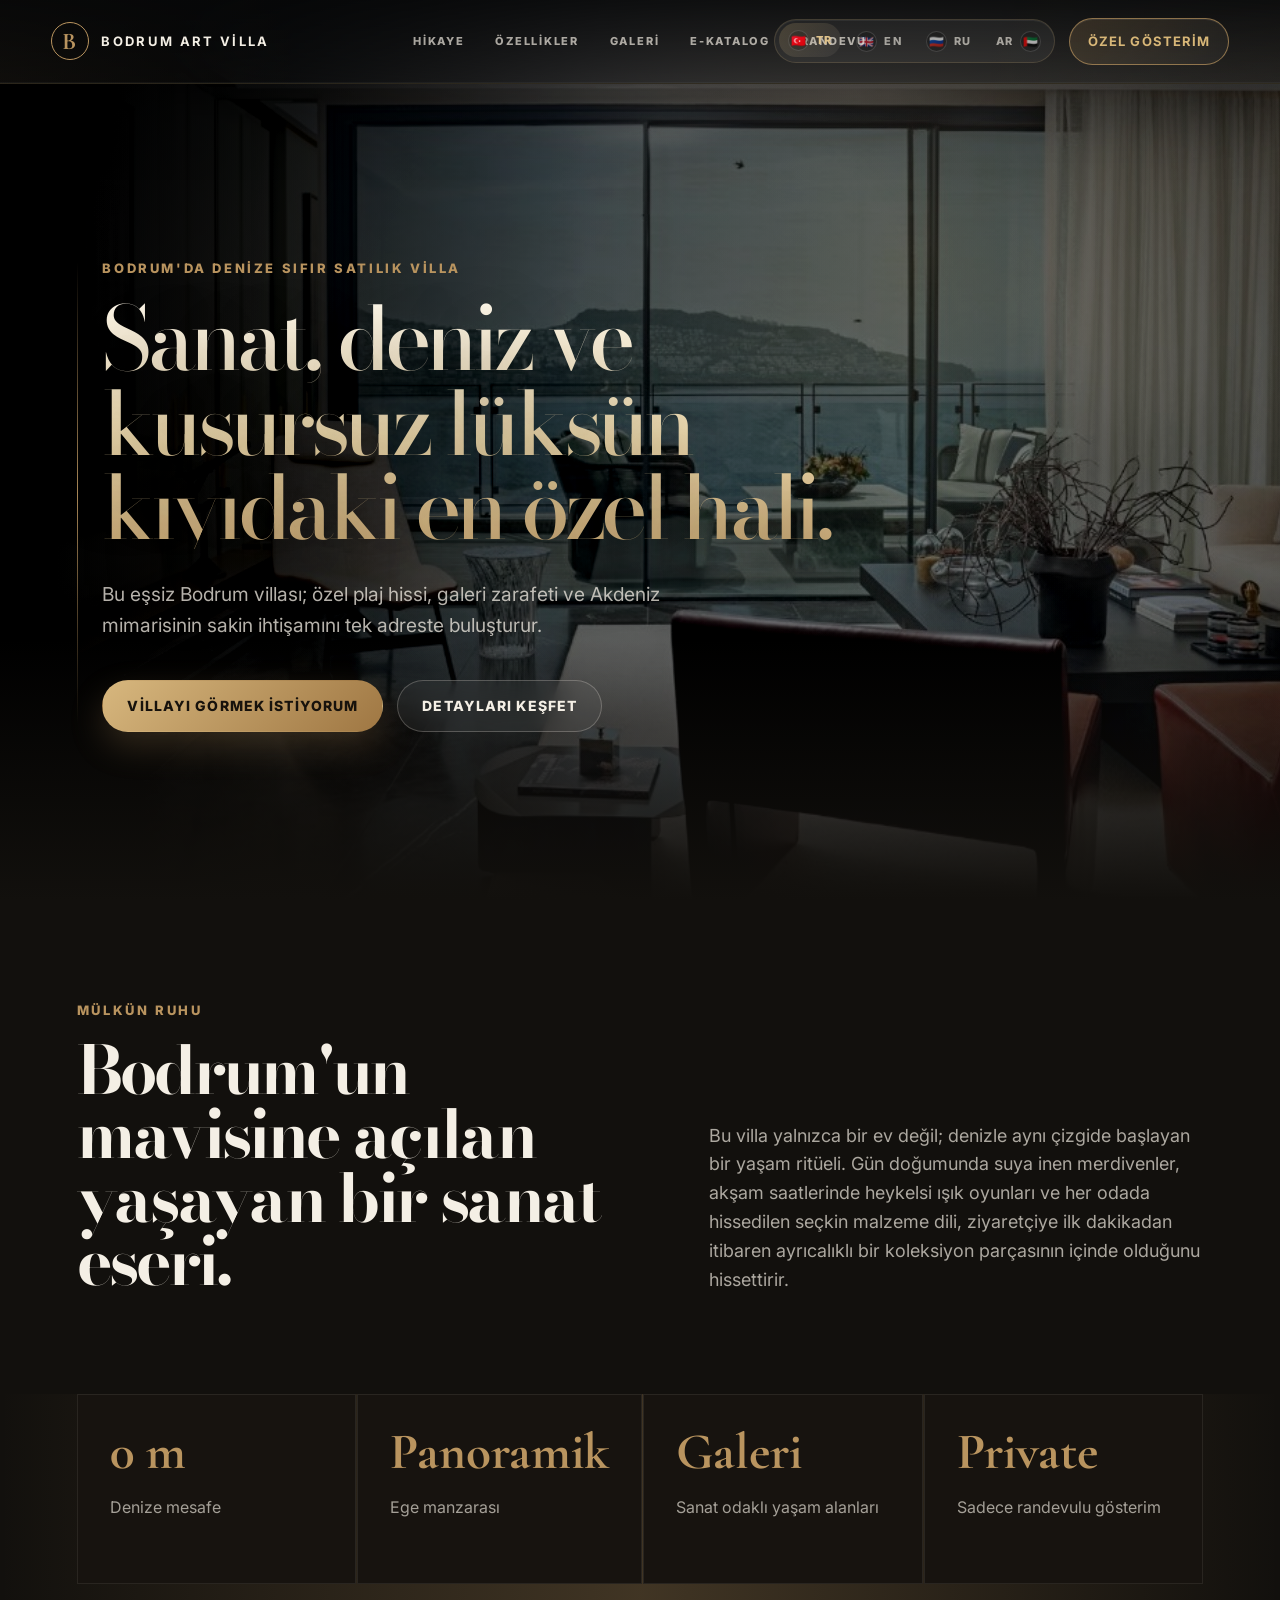
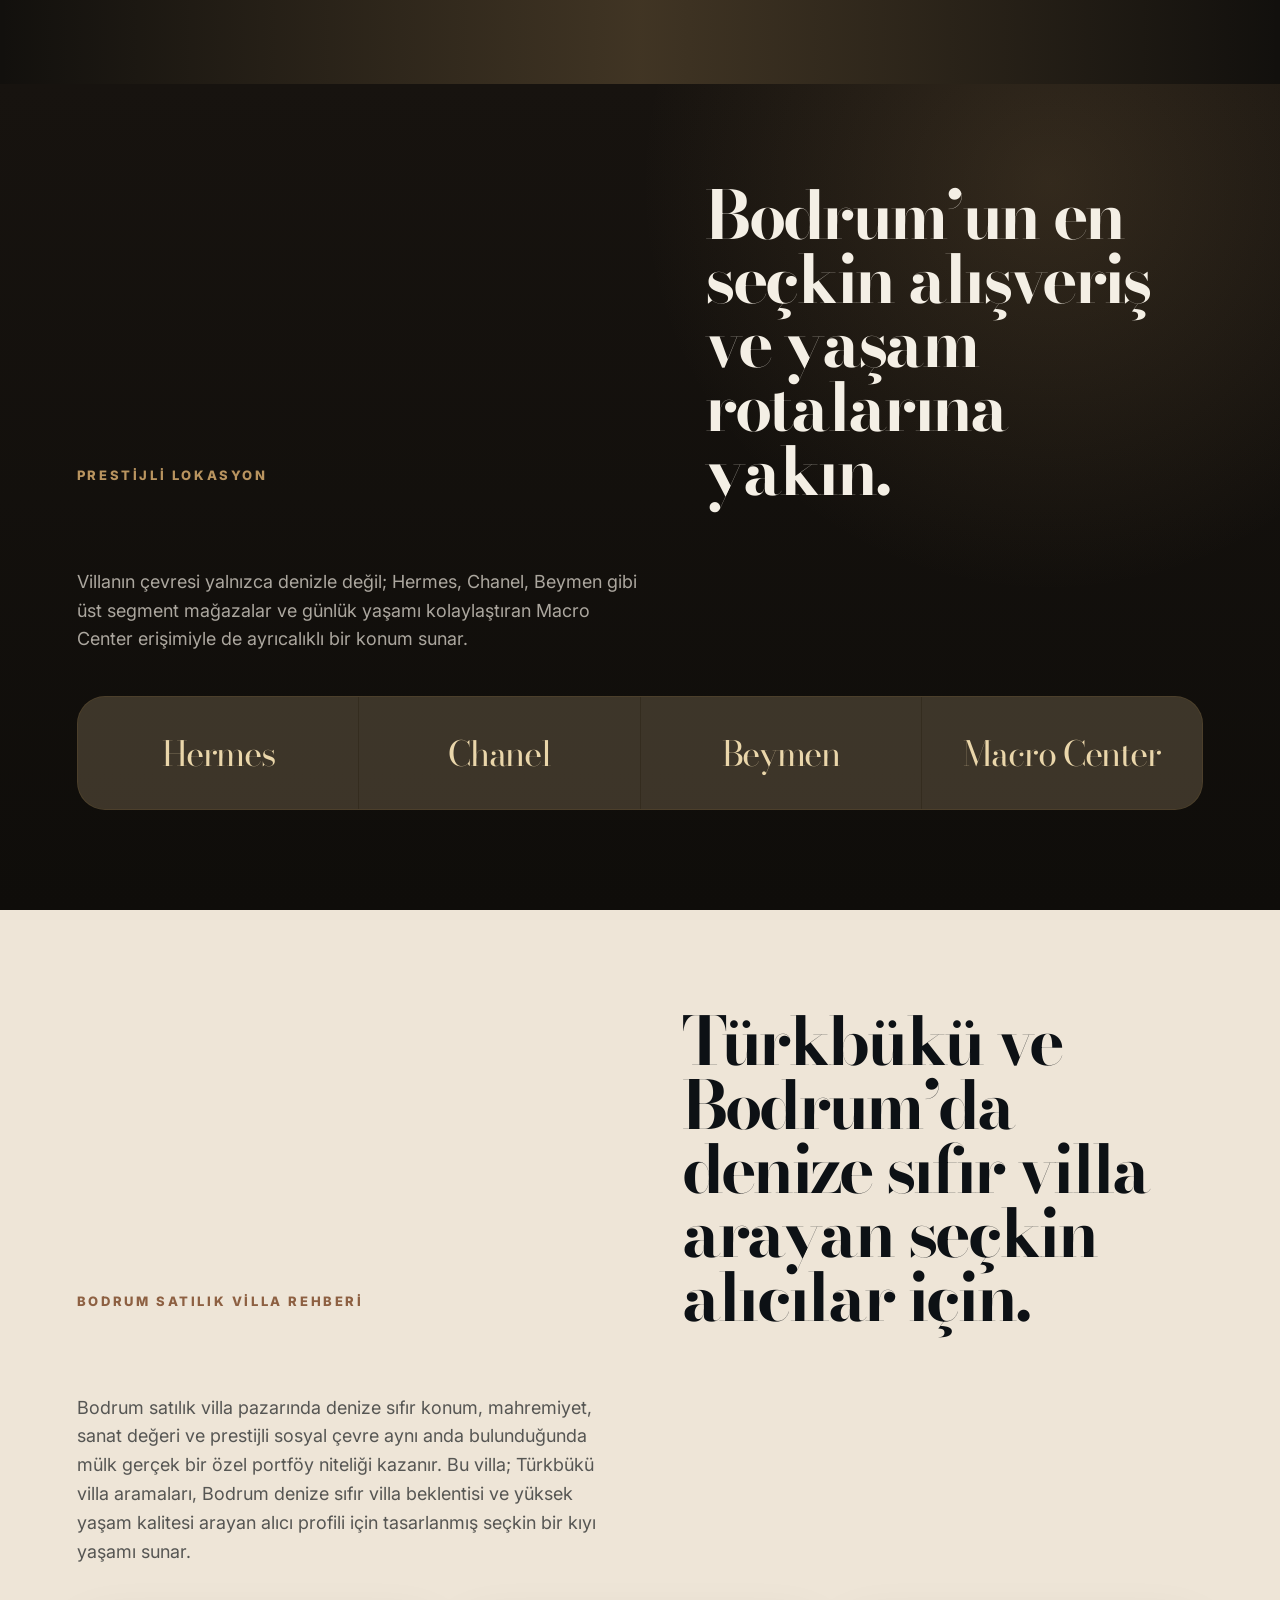
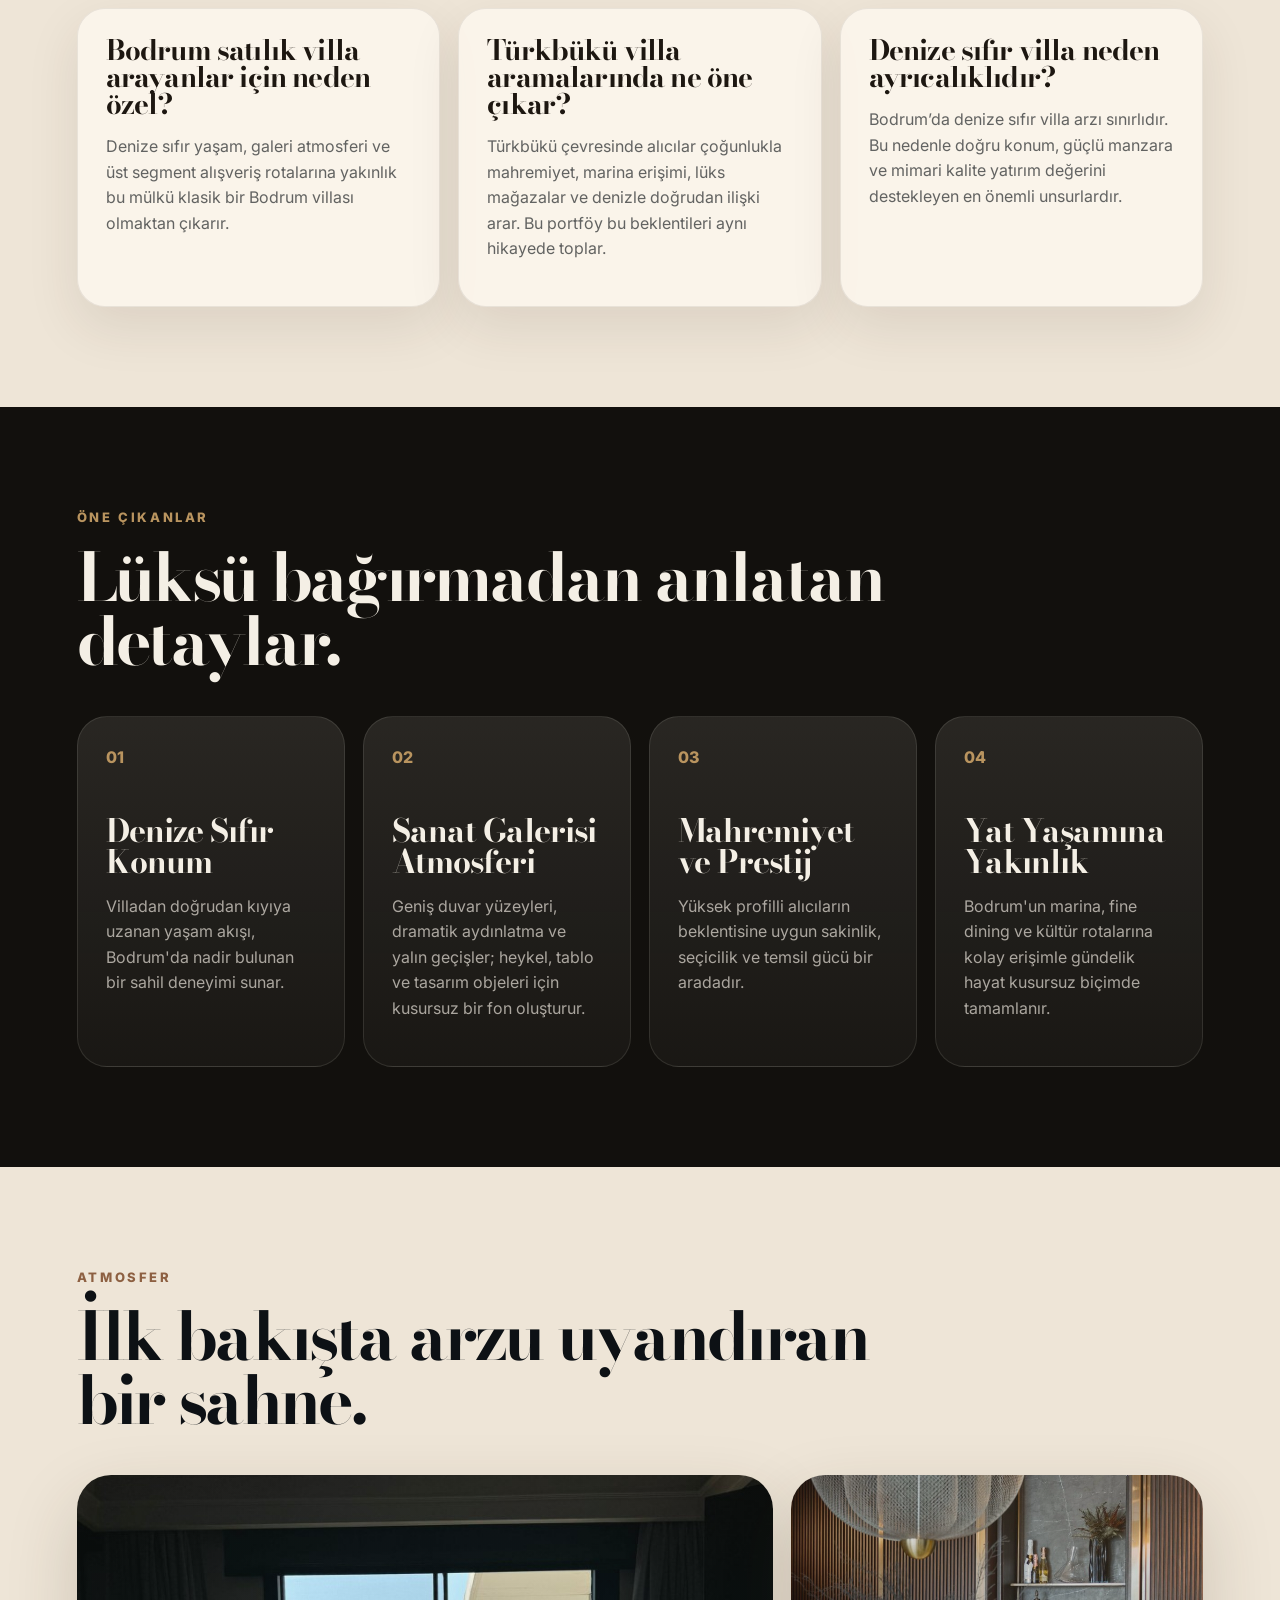
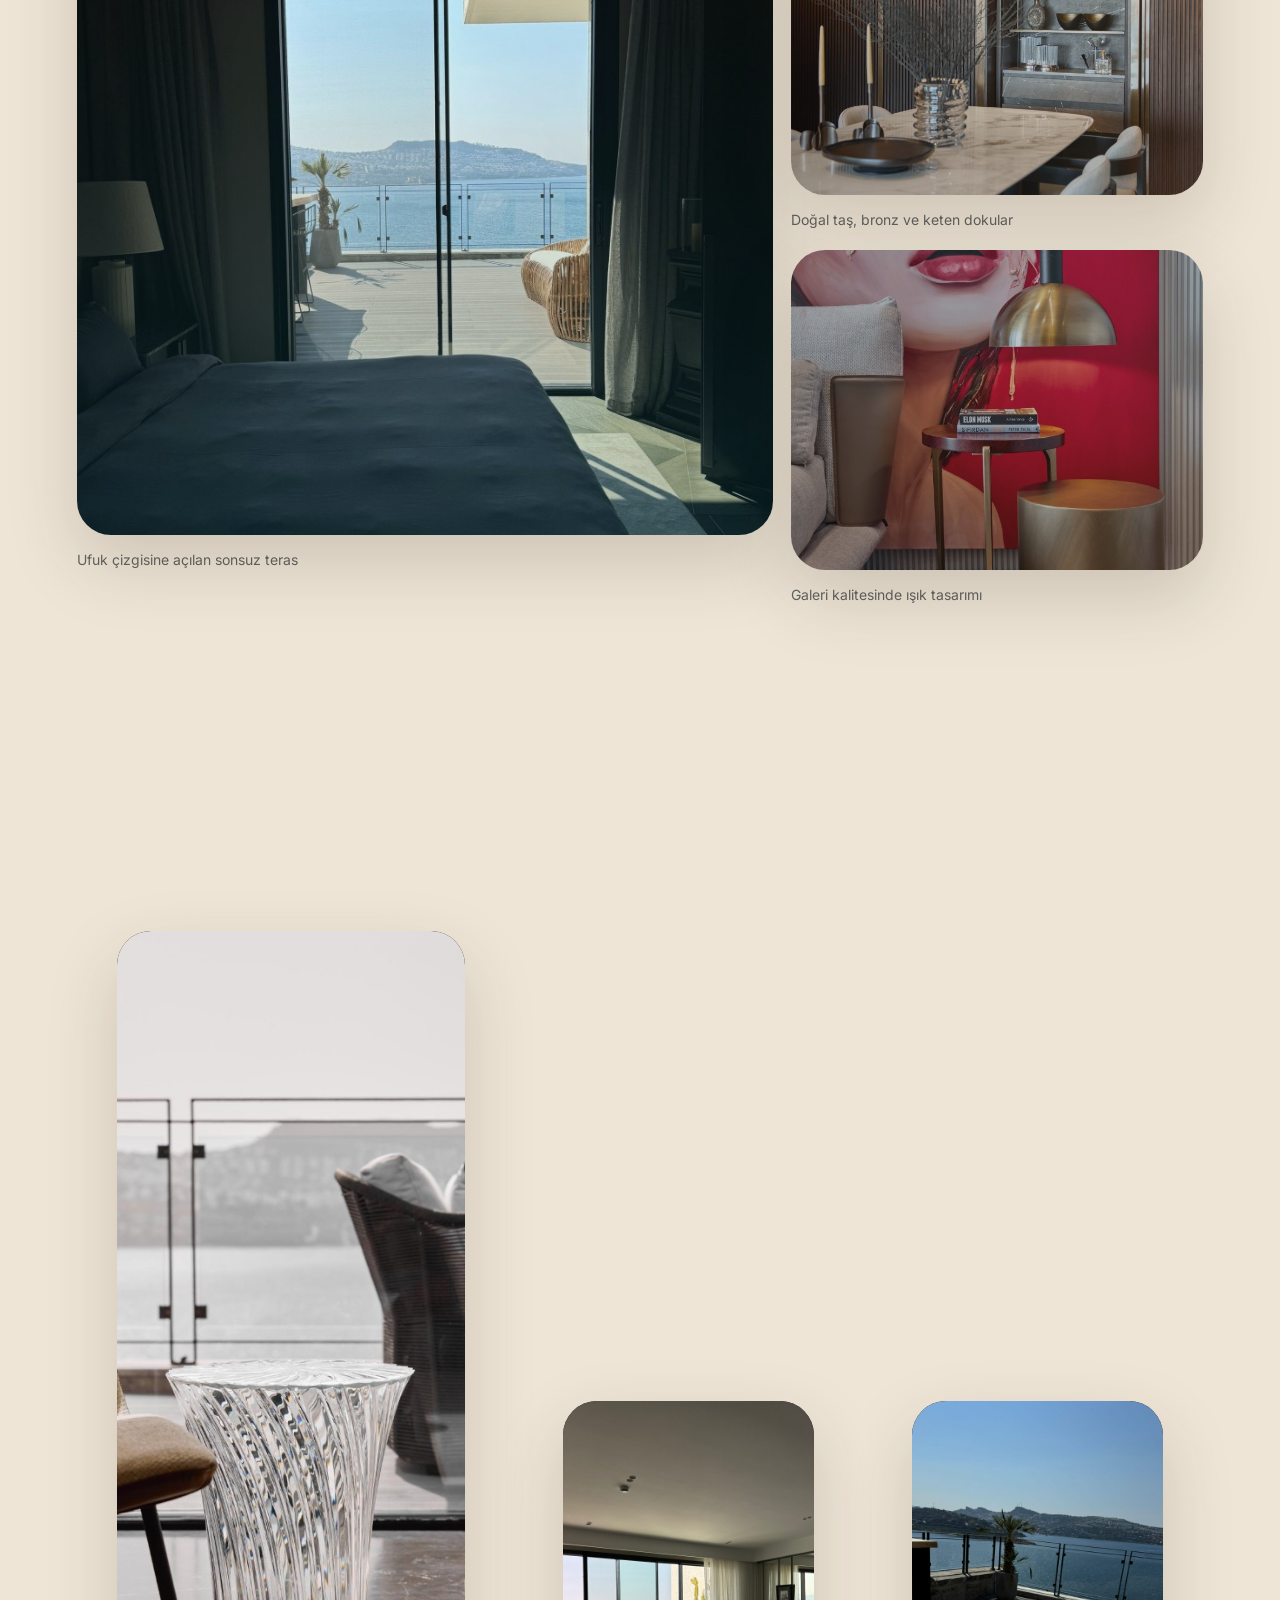
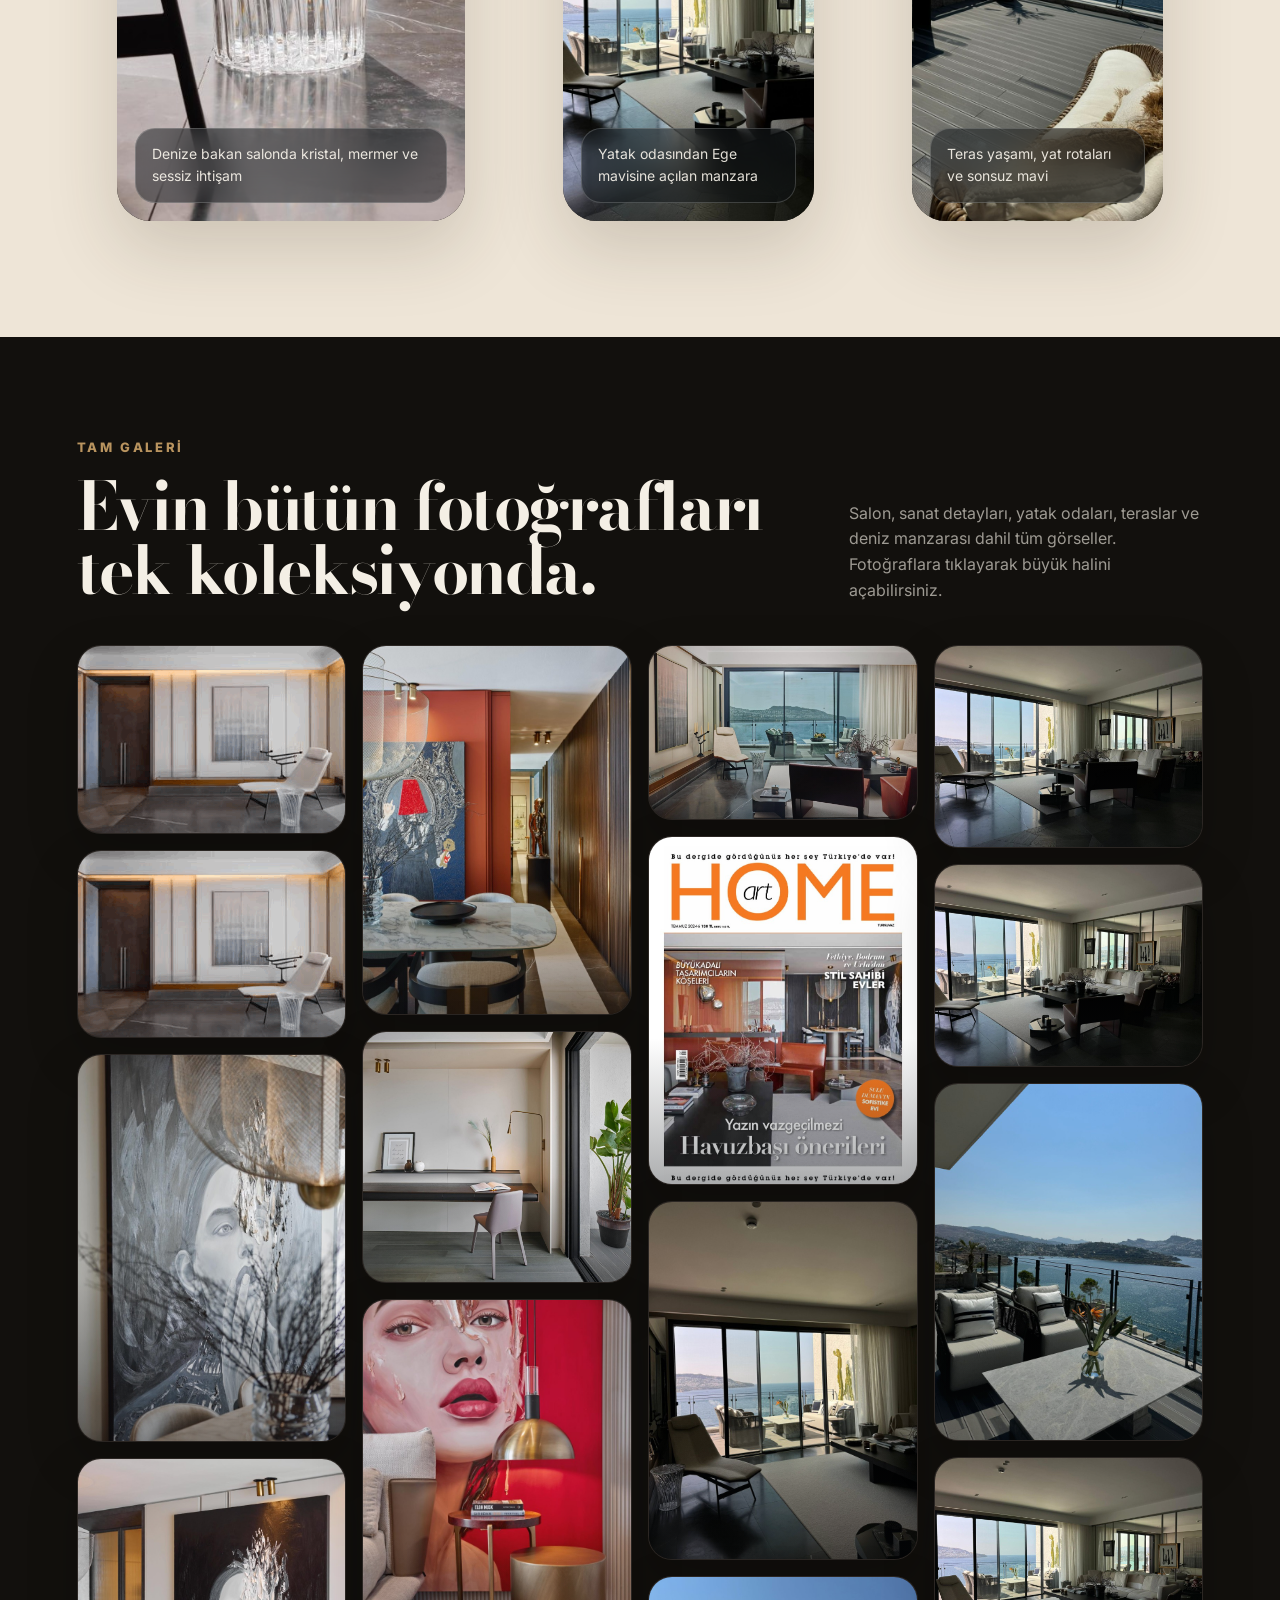
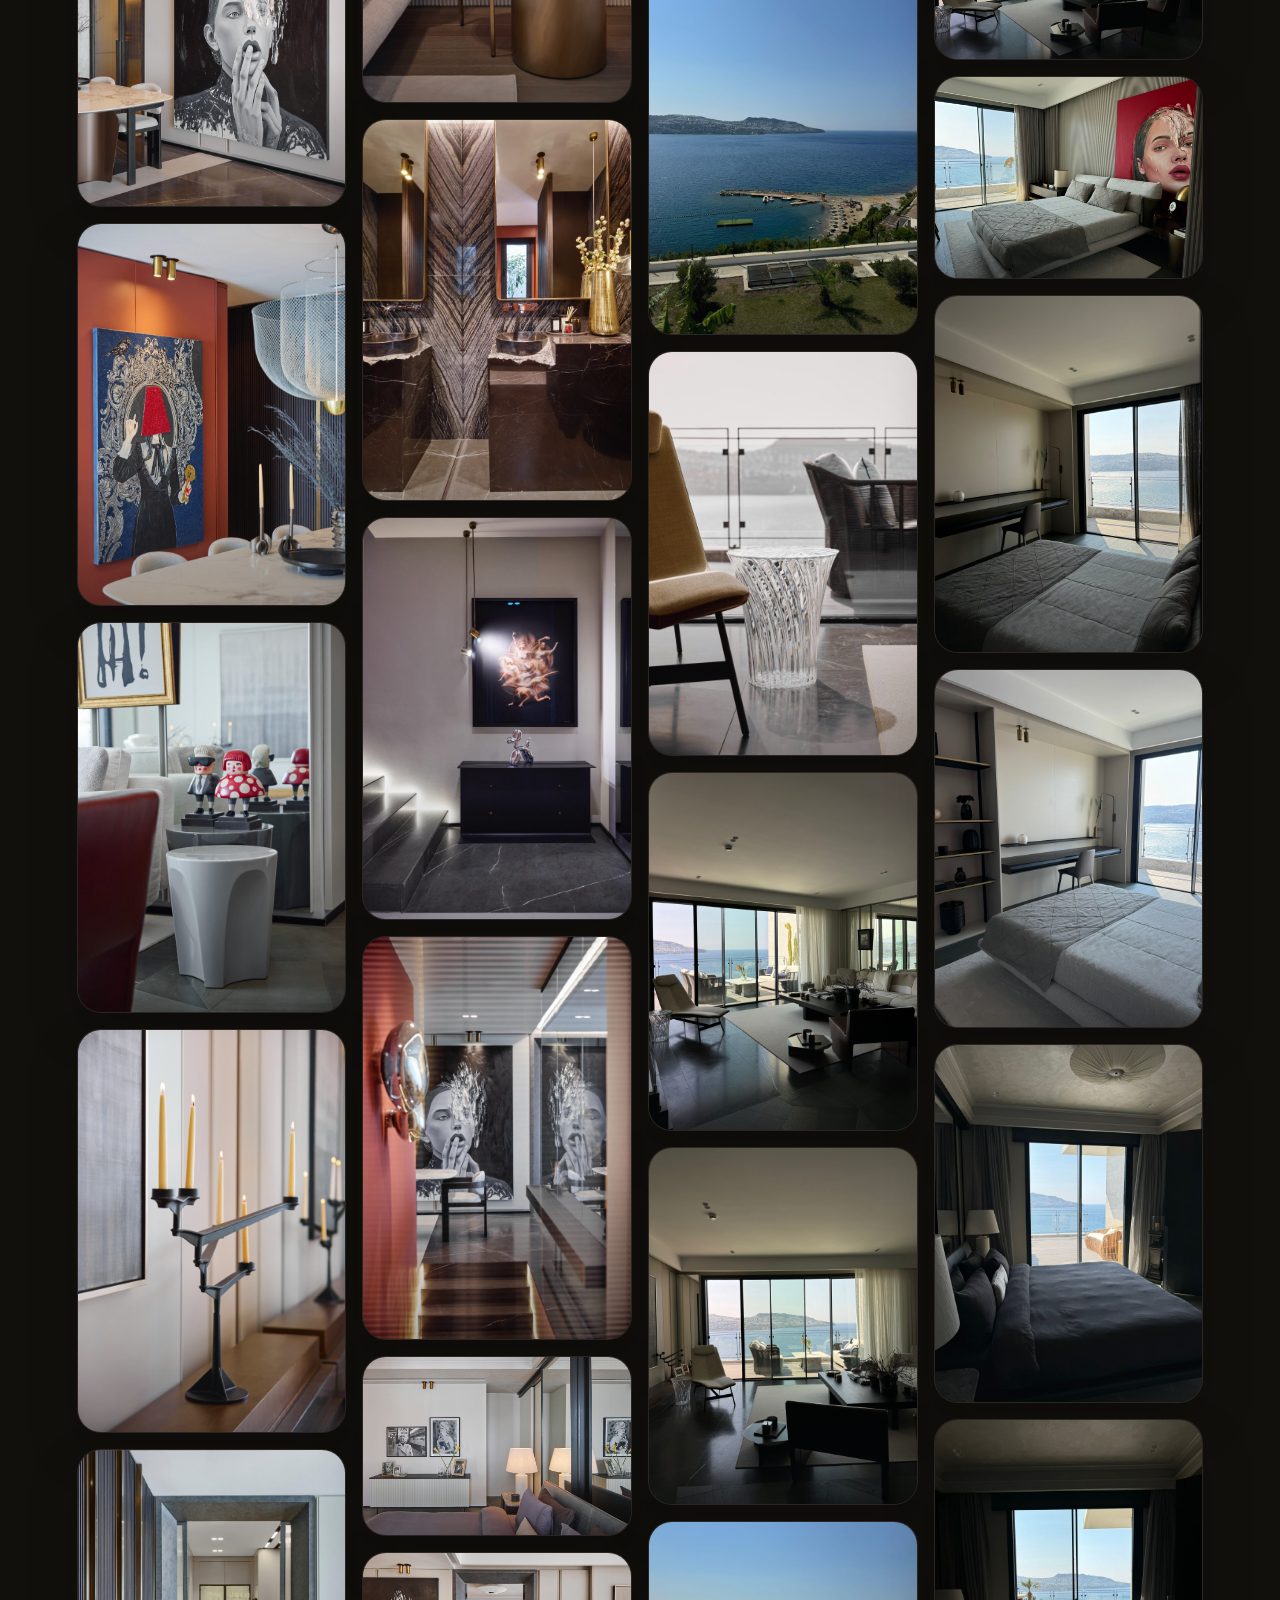
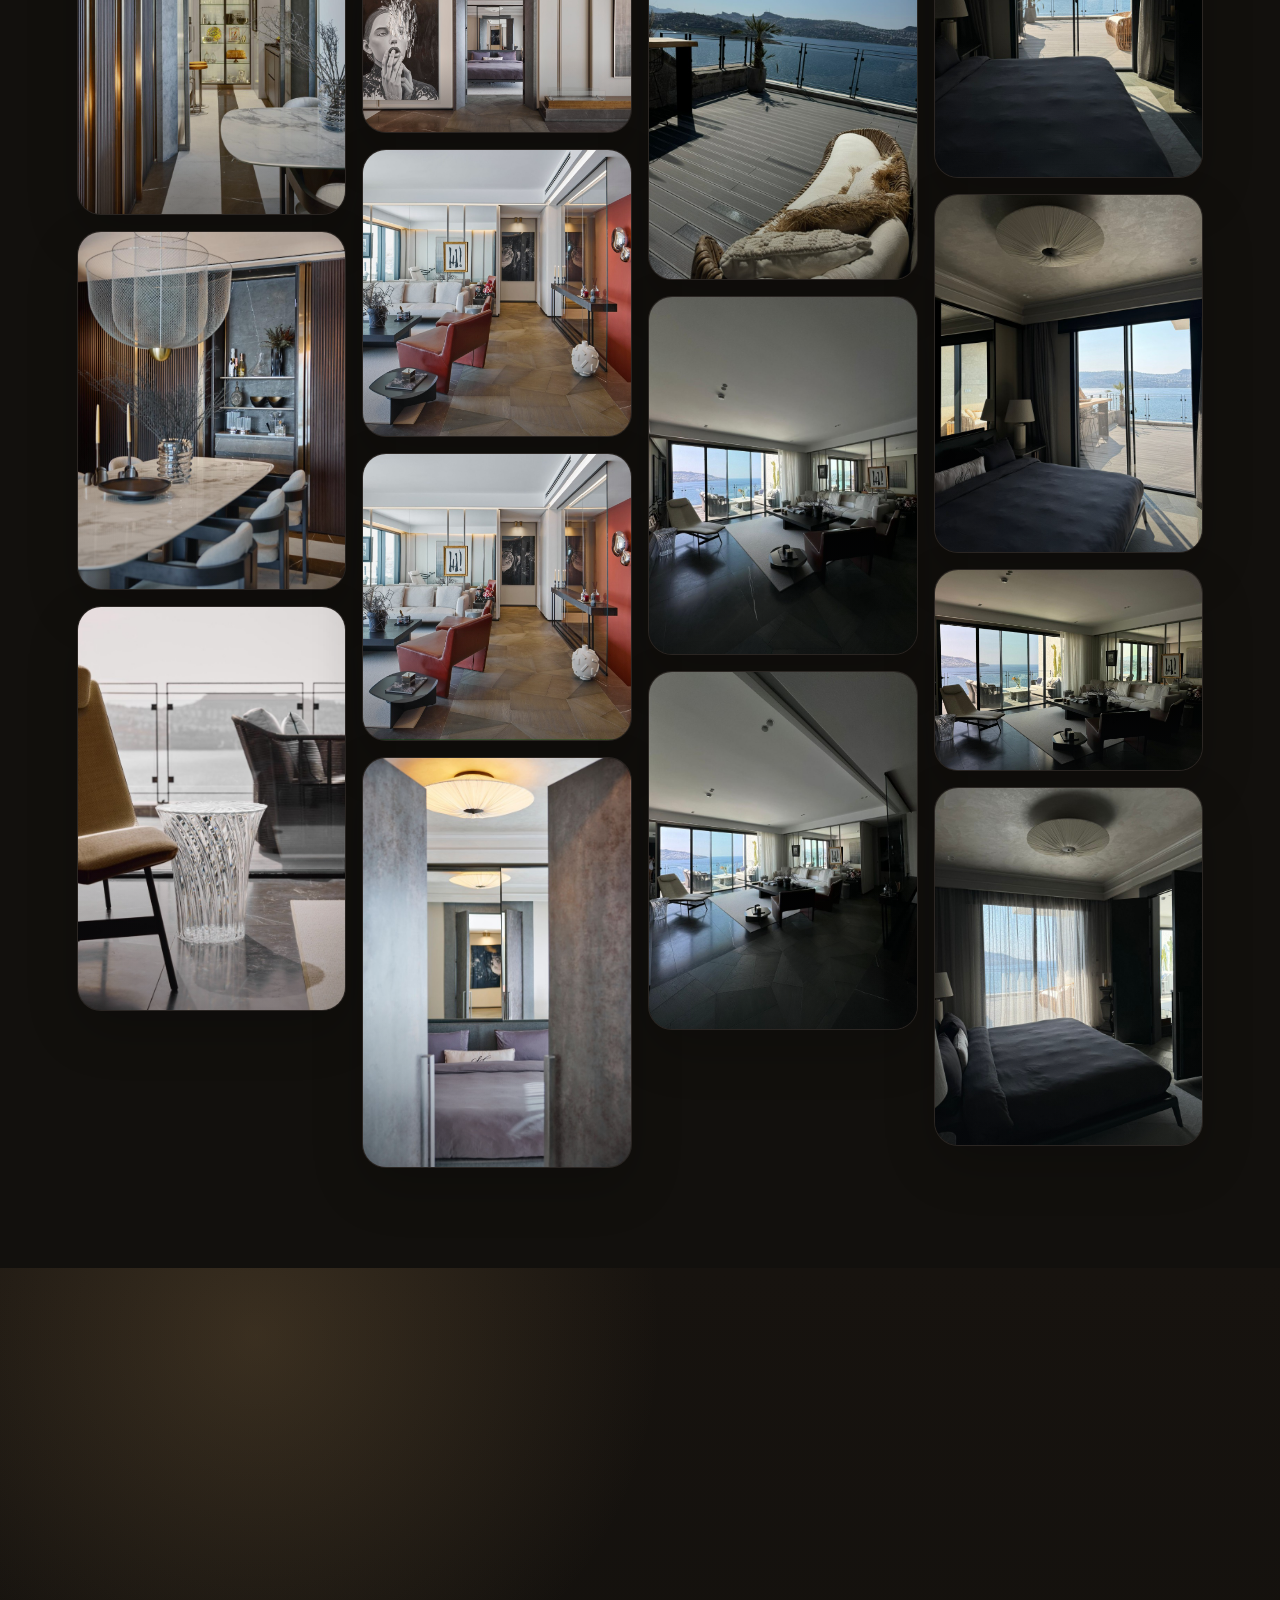
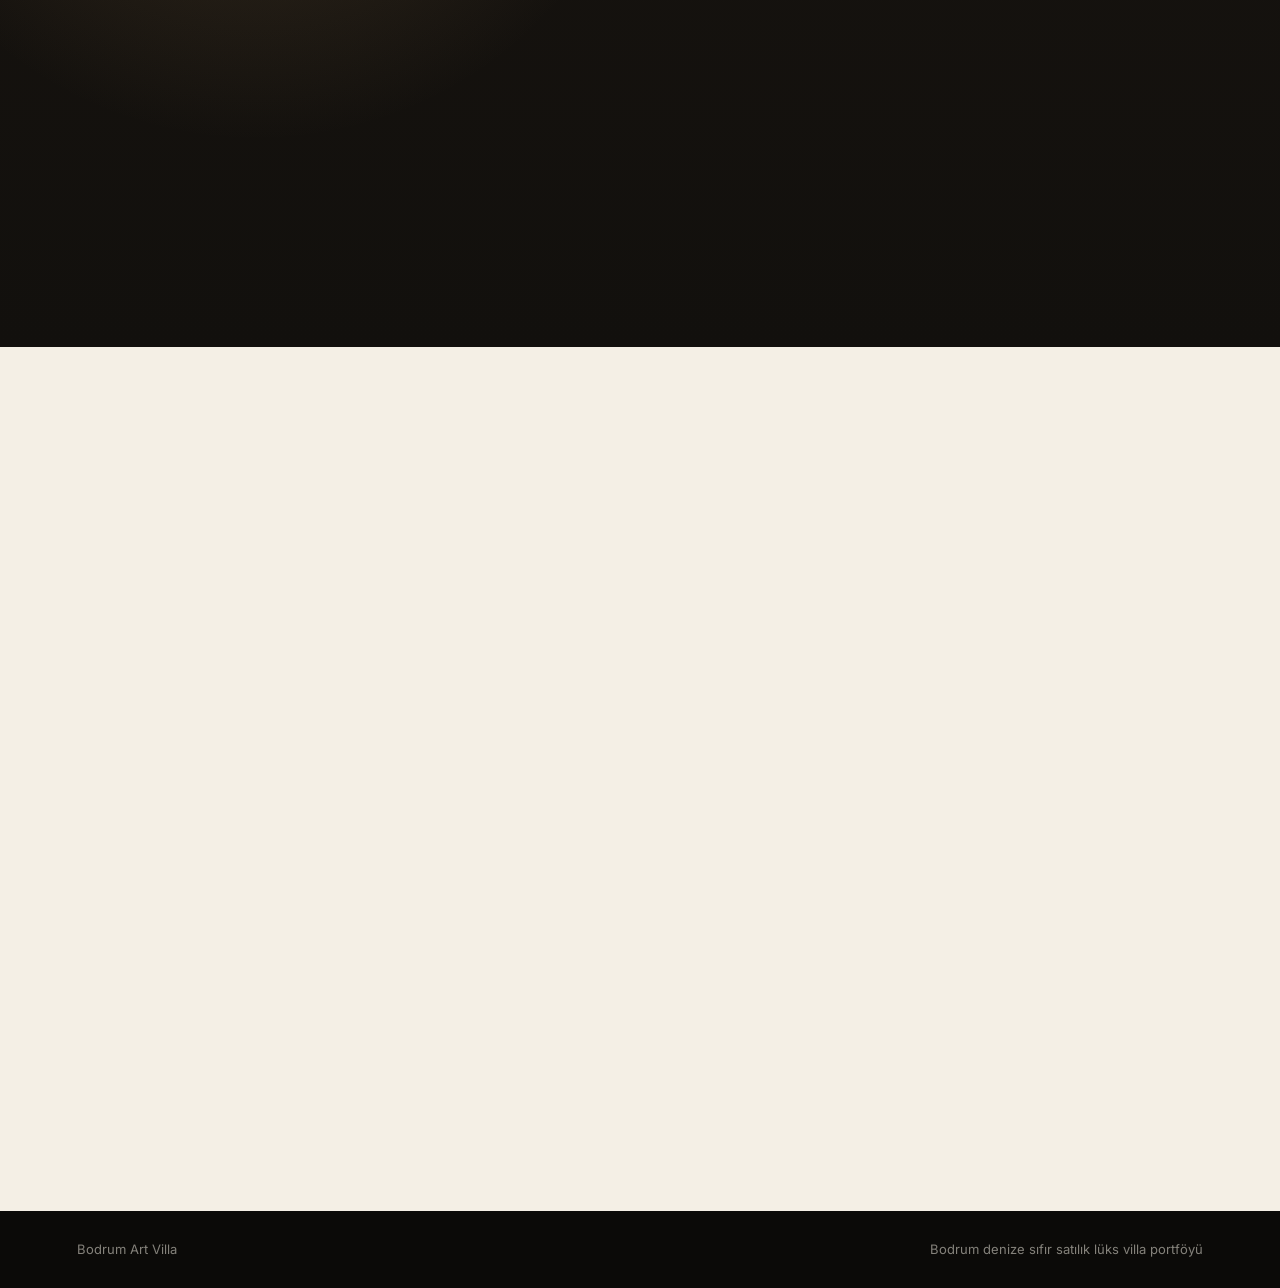
==== commit 88f1f470: "Add multilingual e-catalog pages Co-authored-by: Cursor <cursoragent@cursor.com>" ====
--- a/index.html
+++ b/index.html
@@ -95,6 +95,7 @@
         <a href="#hikaye">Hikaye</a>
         <a href="#ozellikler">Özellikler</a>
         <a href="#tam-galeri">Galeri</a>
+        <a href="catalog-tr.html">E-Katalog</a>
         <a href="#randevu">Randevu</a>
       </nav>
       <div class="header-actions">
